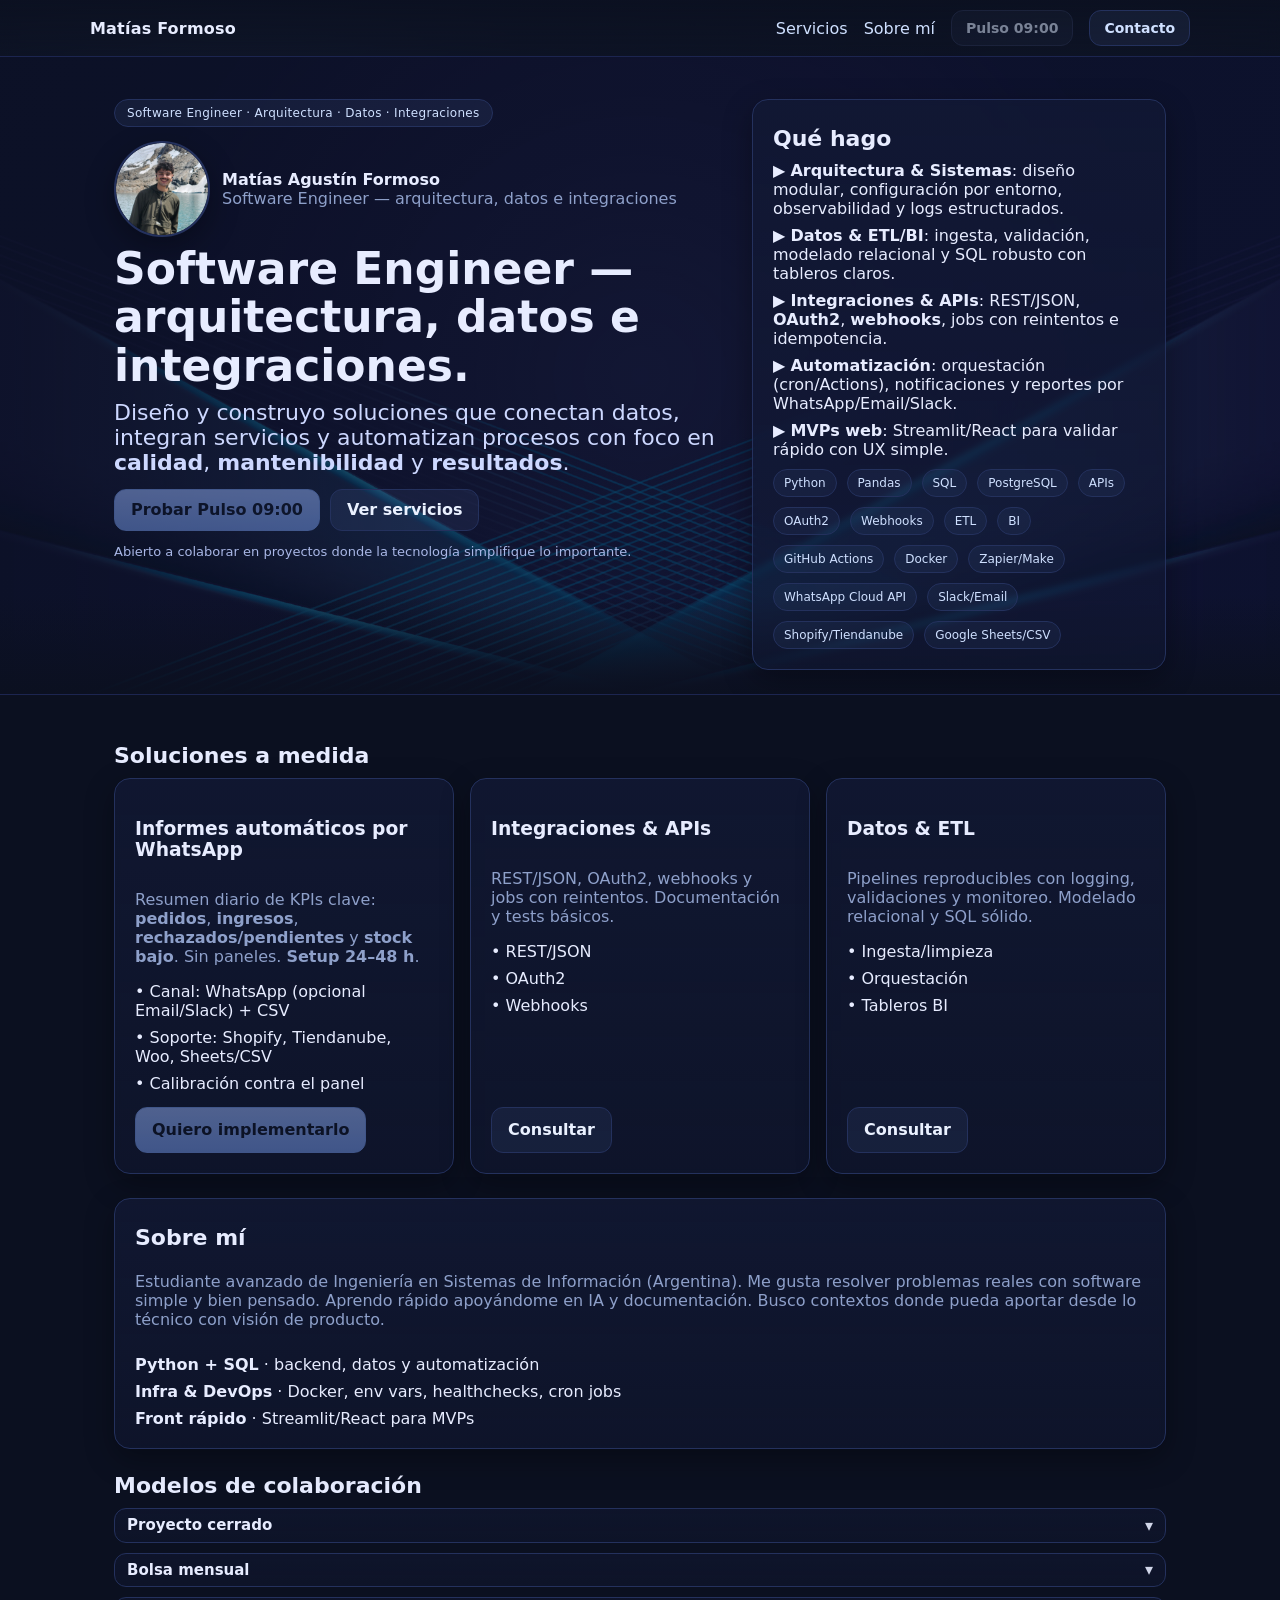
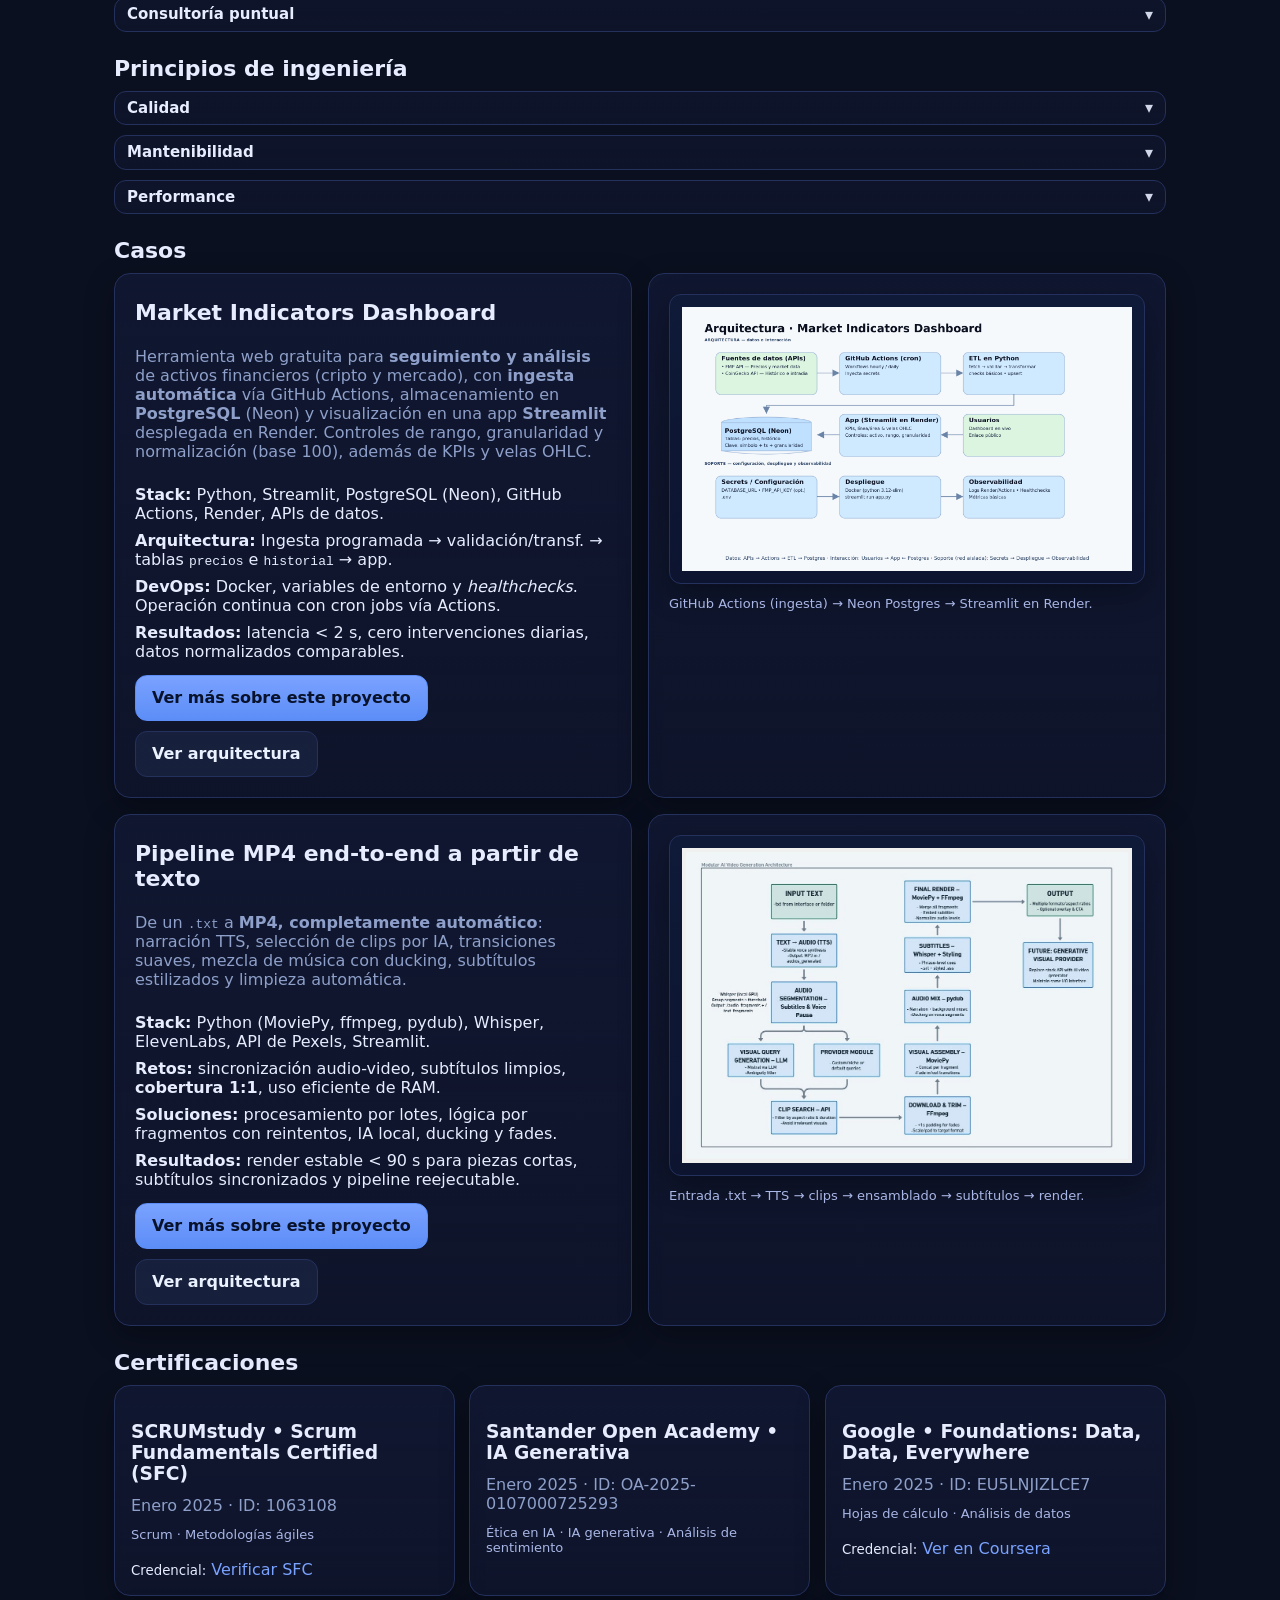
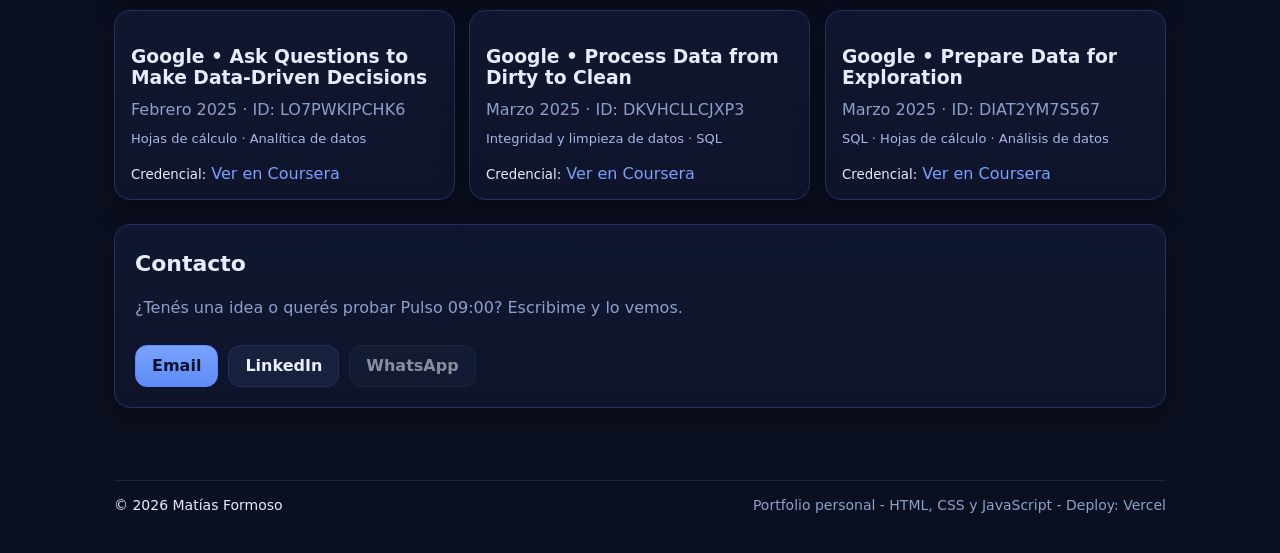
==== site/index.html @ 7ec00f7e "docs: update README and footer · refactor carpeta site" ====
<!doctype html>
<html lang="es">
<head>
  <meta charset="utf-8" />
  <meta name="viewport" content="width=device-width, initial-scale=1" />
  <title>Matías Formoso — Ingeniería de Sistemas & Software</title>
  <meta name="description" content="Ingeniería de sistemas y software a medida. Diseño y construyo soluciones que conectan datos, integran servicios y automatizan procesos con foco en calidad, mantenibilidad y resultados." />
  <meta name="author" content="Matías Formoso" />
  <meta property="og:title" content="Matías Formoso — Software Engineer" />
  <meta property="og:description" content="Python • SQL • Integraciones • Arquitectura" />
  <meta property="og:type" content="website" />
  <meta property="og:image" content="./assets/preview.png" />
  <meta name="theme-color" content="#0b1020" />
  <link rel="icon" href="./assets/favicon.png" />
  <style>
    :root{--bg:#0b1020;--panel:#121935;--muted:#8ea0ca;--text:#e7ecff;--brand:#7aa2ff;--shadow:0 10px 30px rgba(0,0,0,.32);--radius:16px;--navH:56px}
    *{box-sizing:border-box}
    html,body{margin:0;height:100%}
    body{background:#0b1020;color:var(--text);font-family:system-ui,-apple-system,Segoe UI,Roboto,Inter,Helvetica,Arial,sans-serif;position:relative}
    body.menu-open{overflow:hidden}
    body::before{content:"";position:fixed;inset:0;pointer-events:none;z-index:-1;background:
      radial-gradient(1000px 600px at 20% 15%, rgba(122,162,255,.08), rgba(11,16,32,0) 70%),
      radial-gradient(900px 540px at 85% 10%, rgba(122,162,255,.05), rgba(11,16,32,0) 65%)}
    img{max-width:100%;display:block}
    a{color:var(--brand);text-decoration:none}
    a:hover{text-decoration:underline}
    .container{max-width:1100px;margin:0 auto;padding:24px}

    .pill{display:inline-block;padding:6px 12px;border:1px solid #24315d;border-radius:999px;background:rgba(122,162,255,.08);color:#cfe0ff;font-size:12px;letter-spacing:.3px}
    .badge{display:inline-block;padding:6px 10px;border:1px solid #24315d;border-radius:999px;background:rgba(122,162,255,.06);color:#cfe0ff;font-size:12px}

    .btn{display:inline-flex;gap:10px;align-items:center;padding:12px 16px;border-radius:12px;border:1px solid #24315d;background:rgba(122,162,255,.08);color:#eaf1ff;font-weight:600;transition:transform .15s,box-shadow .15s;line-height:1}
    .btn:hover{transform:translateY(-1px);box-shadow:var(--shadow)}
    .btn.primary{background:linear-gradient(180deg,#7aa2ff,#5c8df7);border-color:#5c8df7;color:#08122b}
    .btn.small{padding:10px 14px;font-size:clamp(14px,3.8vw,14px)}

    /* Estado deshabilitado para enlaces/botones de Pulso/WhatsApp */
    .btn[aria-disabled="true"], .btn.disabled{
      opacity:.55; cursor:not-allowed; filter:saturate(.7);
      text-decoration:none !important; transform:none !important; box-shadow:none !important;
    }

    .grid{display:grid;gap:16px;align-items:stretch}
    @media(min-width:900px){.grid.cols-2{grid-template-columns:1fr 1fr}.grid.cols-3{grid-template-columns:repeat(3,1fr)}}

    .card{
      background:linear-gradient(180deg,rgba(18,25,53,.78),rgba(18,25,53,.5));
      backdrop-filter:blur(3px);
      border:1px solid #24315d;border-radius:var(--radius);
      padding:20px;
      box-shadow:var(--shadow);
      display:flex;flex-direction:column;height:100%;
      transition:transform .18s ease, box-shadow .18s ease, border-color .18s ease;
      will-change:transform;
    }
    .card:hover{transform:translateY(-2px) scale(1.01);box-shadow:0 12px 28px rgba(0,0,0,.42);border-color:#365199}
    .card>*+*{margin-top:12px}

    @media (hover:none),(pointer:coarse){
      .btn:hover,.card:hover{transform:none;box-shadow:var(--shadow)}
    }

    .card .stack.cta{margin-top:auto;padding-top:14px;display:flex;gap:10px}
    .card .stack.cta .btn{min-height:46px;align-items:center;justify-content:center}

    .muted{color:var(--muted)}
    .caption{font-size:13px;color:#a9b7e6}
    .section-h{font-size:22px;margin:6px 0 10px}
    .list{display:flex;flex-direction:column;gap:8px;margin:0;padding:0;list-style:none}
    .stack{display:flex;flex-wrap:wrap;gap:10px}

    /* NAV */
    nav.top{position:sticky;top:0;z-index:50;backdrop-filter:blur(8px);background:linear-gradient(180deg,rgba(11,16,32,.85),rgba(11,16,32,.45));border-bottom:1px solid #1c2550}
    .nav-inner{display:flex;justify-content:space-between;align-items:center;padding:10px 0;height:var(--navH)}
    .nav-links{display:flex;gap:16px;align-items:center}
    .nav-links a{margin-left:0;color:#cfe0ff}
    .brand{display:flex;align-items:center;gap:10px;color:#e7ecff;font-weight:700;letter-spacing:.2px}
    .nav-toggle{display:none;position:relative;width:40px;height:36px;border:1px solid #24315d;border-radius:10px;background:rgba(122,162,255,.08);cursor:pointer}
    .nav-toggle span{position:absolute;left:8px;right:8px;height:2px;background:#cfe0ff;border-radius:2px}
    .nav-toggle span:nth-child(1){top:10px}.nav-toggle span:nth-child(2){top:16px}.nav-toggle span:nth-child(3){top:22px}
    .avatar{width:96px;height:96px;border-radius:50%;object-fit:cover;border:2px solid #24315d;box-shadow:var(--shadow)}
    .profile{display:flex;align-items:center;gap:12px;margin:14px 0 6px}

    /* HERO */
    header.hero{position:relative;overflow:hidden;border-bottom:1px solid #1c2550;min-height:clamp(420px,62vh,560px);display:flex;align-items:flex-start;padding-top:18px}
    .hero-inner{position:relative;z-index:1;display:grid;gap:16px;align-items:start;margin-top:0}
    @media(min-width:900px){.hero-inner{grid-template-columns:1.2fr .8fr}}
    header.hero::before{content:"";position:absolute;inset:0;z-index:0;background-image:linear-gradient(120deg,rgba(11,16,32,.78),rgba(11,16,32,.52)),url('./assets/hero.jpg');background-size:cover;background-position:center}
    header.hero::after{content:"";position:absolute;left:0;right:0;bottom:-1px;height:100px;z-index:0;background:linear-gradient(180deg,rgba(11,16,32,0),rgba(11,16,32,1));pointer-events:none}
    .title{font-size:clamp(28px,5vw,44px);line-height:1.1;margin:8px 0}
    .subtitle{font-size:clamp(16px,3vw,22px);color:#cdd8ff;margin:10px 0 0}

    /* Media */
    .media{border:1px solid #24315d;border-radius:12px;overflow:hidden;background:linear-gradient(180deg,#0e1a38,#0c1430);box-shadow:var(--shadow);padding:12px}
    .media img{width:100%;height:auto;display:block}
    .media.lg img{max-height:540px}
    @media (max-width:680px){.media.lg img{max-height:420px}}

    /* Acordeones — más bajos y alineados a la izquierda */
    details.ac{
      border:1px solid #24315d;
      border-radius:12px;
      padding:8px 12px;                            /* menos alto */
      background:linear-gradient(180deg,rgba(18,25,53,.52),rgba(18,25,53,.4));
      box-shadow:none;                              /* sin sombra (menos “botón”) */
      transition:border-color .15s, background .15s;
      cursor:pointer;
    }
    details.ac+details.ac{margin-top:10px}
    details.ac:hover{
      border-color:#365199;
      background:linear-gradient(180deg,rgba(18,25,53,.58),rgba(18,25,53,.46));
    }
    details.ac summary{
      cursor:pointer;list-style:none;font-weight:700;color:#e7ecff;
      display:flex;align-items:center;justify-content:space-between
    }
    details.ac summary .title{font-size:15px;margin:0}   /* un toque más compacto */
    details.ac summary::-webkit-details-marker{display:none}
    details.ac summary::after{content:"▾";font-size:16px;line-height:1;opacity:.9;transform:rotate(0deg);transition:transform .2s ease}
    details.ac[open] summary::after{transform:rotate(-180deg)}
    details.ac[open]{background:linear-gradient(180deg,rgba(18,25,53,.62),rgba(18,25,53,.48));border-color:#4b6bd1}

    /* Certificaciones compacto */
    #certificaciones .grid{gap:14px}
    #certificaciones .card{padding:16px}
    #certificaciones .card h3{margin-bottom:6px}
    #certificaciones .card p{margin:6px 0}

    /* ====== MOBILE ====== */
    @media (max-width:860px){
      .nav-toggle{display:inline-flex;align-items:center;justify-content:center}
      .nav-links{display:none !important}
      .container{padding:clamp(14px,3.8vw,16px)}
      header.hero{min-height:clamp(380px,56vh,520px);padding-top:12px}
      .hero-inner{gap:16px}
      .avatar{width:72px;height:72px}
      .title{font-size:clamp(26px,8vw,36px)}
      .subtitle{font-size:clamp(15px,4.2vw,20px)}
    }
    @media (max-width:680px){
      .btn{padding:12px 16px}
      .btn.small{font-size:13px;padding:10px 12px}
      .grid.cols-3,.grid.cols-2{grid-template-columns:1fr !important}
      .card{padding:18px}
      .card h3{margin-bottom:8px;font-size:18px}
      .list{gap:6px}
      section{margin-top:20px !important}
      .card .stack.cta{padding-top:16px}
    }
    @media (max-width:480px){
      .pill,.badge{font-size:11px}
      .avatar{width:64px;height:64px}
      .title{font-size:26px}
      .container{padding:14px}
      .card{padding:16px}
    }

    .foot{display:flex;gap:10px;justify-content:space-between;align-items:center;border-top:1px solid #1c2550;padding:16px 0;margin-top:24px;font-size:14px}
    @supports (padding:max(0px)) {.foot{padding-bottom:calc(16px + env(safe-area-inset-bottom,0px))}}

    /* ====== OVERLAY FULL-SCREEN ====== */
    .mobile-menu{
      position:fixed; inset:0; z-index:1000;
      display:flex; flex-direction:column;
      background:linear-gradient(180deg, rgba(9,12,24,.98), rgba(14,20,40,.97));
      backdrop-filter:saturate(110%) blur(6px);
      padding:calc(env(safe-area-inset-top,0px) + 14px) 16px 20px;
      opacity:0; visibility:hidden; pointer-events:none;
      transition:opacity .25s ease, visibility 0s linear .25s;
    }
    .mobile-menu.open{opacity:1; visibility:visible; pointer-events:auto; transition:opacity .28s ease}
    .mm-top{display:flex; align-items:center; justify-content:space-between; min-height:var(--navH)}
    .mm-title{font-weight:700; letter-spacing:.2px}
    .mm-close{display:inline-flex; align-items:center; justify-content:center; width:40px; height:36px; border-radius:10px; border:1px solid #24315d; background:rgba(122,162,255,.08); color:#cfe0ff; cursor:pointer}

    .mm-links{display:flex; flex-direction:column; gap:10px; margin-top:12px}
    .mm-links a,
    .mm-links .btn{
      display:flex;
      align-items:center;
      justify-content:center;
      width:100%;
      min-height:54px;
      padding:14px 12px;
      font-size:clamp(18px,5.2vw,20px);
      text-align:center;
      border:1px solid rgba(36,49,93,.55);
      border-radius:12px;
      background:rgba(122,162,255,.06);
      color:#cfe0ff;
    }
    .mm-links a:hover,
    .mm-links .btn:hover{transform:none; box-shadow:var(--shadow); text-decoration:none}
  </style>
</head>
<body>
  <nav class="top" aria-label="Barra de navegación">
    <div class="container nav-inner">
      <a class="brand" href="#"><span>Matías Formoso</span></a>
      <button class="nav-toggle" aria-expanded="false" aria-controls="mobile-menu" aria-label="Abrir menú">
        <span></span><span></span><span></span>
      </button>
      <div class="nav-links">
        <a href="#servicios">Servicios</a>
        <a href="#sobre-mi">Sobre mí</a>
        <a class="btn small" href="#" aria-disabled="true" tabindex="-1" title="Próximamente">Pulso 09:00</a>
        <a class="btn small" href="#contacto">Contacto</a>
      </div>
    </div>
  </nav>

  <aside class="mobile-menu" id="mobile-menu" aria-hidden="true">
    <div class="mm-top">
      <div class="mm-title">Menú</div>
      <button class="mm-close" aria-label="Cerrar menú">✕</button>
    </div>
    <nav class="mm-links" role="menu">
      <a href="#servicios" role="menuitem">Servicios</a>
      <a href="#sobre-mi" role="menuitem">Sobre mí</a>
      <a class="btn" href="#" role="menuitem" aria-disabled="true" tabindex="-1" title="Próximamente">Pulso 09:00</a>
      <a class="btn" href="#contacto" role="menuitem">Contacto</a>
    </nav>
  </aside>

  <header class="hero">
    <div class="container hero-inner">

      <div>
        <span class="pill">Software Engineer · Arquitectura · Datos · Integraciones</span>
        <div class="profile">
          <img class="avatar" src="./assets/perfil.png" alt="Matías Formoso" />
          <div>
            <div style="font-weight:700">Matías Agustín Formoso</div>
            <div class="muted">Software Engineer — arquitectura, datos e integraciones</div>
          </div>
        </div>
        <h1 class="title">Software Engineer — arquitectura, datos e integraciones.</h1>
        <p class="subtitle">Diseño y construyo soluciones que conectan datos, integran servicios y automatizan procesos con foco en <b>calidad</b>, <b>mantenibilidad</b> y <b>resultados</b>.</p>
        <div class="stack" style="margin-top:14px">
          <a class="btn primary" href="#" aria-disabled="true" tabindex="-1" title="Próximamente">Probar Pulso 09:00</a>
          <a class="btn" href="#servicios">Ver servicios</a>
        </div>
        <p class="caption">Abierto a colaborar en proyectos donde la tecnología simplifique lo importante.</p>
      </div>

      <div class="card">
        <h3 class="section-h">Qué hago</h3>
        <ul class="list">
          <li>▶ <b>Arquitectura & Sistemas</b>: diseño modular, configuración por entorno, observabilidad y logs estructurados.</li>
          <li>▶ <b>Datos & ETL/BI</b>: ingesta, validación, modelado relacional y SQL robusto con tableros claros.</li>
          <li>▶ <b>Integraciones & APIs</b>: REST/JSON, <b>OAuth2</b>, <b>webhooks</b>, jobs con reintentos e idempotencia.</li>
          <li>▶ <b>Automatización</b>: orquestación (cron/Actions), notificaciones y reportes por WhatsApp/Email/Slack.</li>
          <li>▶ <b>MVPs web</b>: Streamlit/React para validar rápido con UX simple.</li>
        </ul>
        <div class="stack" style="margin-top:10px">
          <span class="badge">Python</span><span class="badge">Pandas</span><span class="badge">SQL</span><span class="badge">PostgreSQL</span>
          <span class="badge">APIs</span><span class="badge">OAuth2</span><span class="badge">Webhooks</span><span class="badge">ETL</span>
          <span class="badge">BI</span><span class="badge">GitHub Actions</span><span class="badge">Docker</span><span class="badge">Zapier/Make</span>
          <span class="badge">WhatsApp Cloud API</span><span class="badge">Slack/Email</span><span class="badge">Shopify/Tiendanube</span><span class="badge">Google Sheets/CSV</span>
        </div>
      </div>
    </div>
  </header>

  <main class="container">
    <section id="servicios" style="margin-top:24px">
      <h2 class="section-h">Soluciones a medida</h2>
      <div class="grid cols-3">

        <div class="card">
          <h3>Informes automáticos por WhatsApp</h3>
          <p class="muted">Resumen diario de KPIs clave: <b>pedidos</b>, <b>ingresos</b>, <b>rechazados/pendientes</b> y <b>stock bajo</b>. Sin paneles. <b>Setup 24–48 h</b>.</p>
          <ul class="list">
            <li>• Canal: WhatsApp (opcional Email/Slack) + CSV</li>
            <li>• Soporte: Shopify, Tiendanube, Woo, Sheets/CSV</li>
            <li>• Calibración contra el panel</li>
          </ul>
          <div class="stack cta">
            <a class="btn primary" href="#" aria-disabled="true" tabindex="-1" title="Próximamente">
              Quiero implementarlo
            </a>
          </div>
        </div>

        <div class="card">
          <h3>Integraciones & APIs</h3>
          <p class="muted">REST/JSON, OAuth2, webhooks y jobs con reintentos. Documentación y tests básicos.</p>
          <ul class="list">
            <li>• REST/JSON</li>
            <li>• OAuth2</li>
            <li>• Webhooks</li>
          </ul>
          <div class="stack cta">
            <a class="btn" href="#contacto">Consultar</a>
          </div>
        </div>

        <div class="card">
          <h3>Datos & ETL</h3>
          <p class="muted">Pipelines reproducibles con logging, validaciones y monitoreo. Modelado relacional y SQL sólido.</p>
          <ul class="list">
            <li>• Ingesta/limpieza</li>
            <li>• Orquestación</li>
            <li>• Tableros BI</li>
          </ul>
          <div class="stack cta">
            <a class="btn" href="#contacto">Consultar</a>
          </div>
        </div>

      </div>
    </section>

    <section id="sobre-mi" style="margin-top:24px">
      <div class="card">
        <h2 class="section-h">Sobre mí</h2>
        <p class="muted">Estudiante avanzado de Ingeniería en Sistemas de Información (Argentina). Me gusta resolver problemas reales con software simple y bien pensado. Aprendo rápido apoyándome en IA y documentación. Busco contextos donde pueda aportar desde lo técnico con visión de producto.</p>
        <ul class="list" style="margin-top:10px">
          <li class="kpi"><b>Python + SQL</b> · backend, datos y automatización</li>
          <li class="kpi"><b>Infra & DevOps</b> · Docker, env vars, healthchecks, cron jobs</li>
          <li class="kpi"><b>Front rápido</b> · Streamlit/React para MVPs</li>
        </ul>
      </div>
    </section>

    <section id="modelos" style="margin-top:24px">
      <h2 class="section-h">Modelos de colaboración</h2>
      <details class="ac"><summary><span class="title">Proyecto cerrado</span></summary>
        <div class="muted" style="margin-top:8px">Alcance definido, entregables y fecha clara. Ideal para una solución puntual con especificación concreta.</div>
        <ul class="list" style="margin-top:8px"><li>• Documento de alcance</li><li>• Hitos y QA</li><li>• Entrega + handoff</li></ul>
      </details>
      <details class="ac"><summary><span class="title">Bolsa mensual</span></summary>
        <div class="muted" style="margin-top:8px">Capacidad dedicada por horas para evolución continua: mejoras, soporte y pequeñas features.</div>
        <ul class="list" style="margin-top:8px"><li>• SLA acordado</li><li>• Roadmap vivo</li><li>• Reporte mensual</li></ul>
      </details>
      <details class="ac"><summary><span class="title">Consultoría puntual</span></summary>
        <div class="muted" style="margin-top:8px">Apoyo técnico para tu proyecto con recomendaciones accionables.</div>
        <ul class="list" style="margin-top:8px"><li>• Resumen accionable</li><li>• Próximos pasos</li></ul>
      </details>
    </section>

    <section id="principios" style="margin-top:24px">
      <h2 class="section-h">Principios de ingeniería</h2>
      <details class="ac"><summary><span class="title">Calidad</span></summary>
        <p class="muted" style="margin-top:8px">Logging estructurado, manejo de errores con reintentos, validación de entradas y tiempos máximos por tarea.</p>
      </details>
      <details class="ac"><summary><span class="title">Mantenibilidad</span></summary>
        <p class="muted" style="margin-top:8px">Módulos desacoplados, configuración por entorno, documentación mínima y clara.</p>
      </details>
      <details class="ac"><summary><span class="title">Performance</span></summary>
        <p class="muted" style="margin-top:8px">Procesamiento por lotes, uso eficiente de memoria/IO, medición y profiling antes de optimizar.</p>
      </details>
    </section>

    <section id="casos" style="margin-top:24px">
      <h2 class="section-h">Casos</h2>

      <div class="grid cols-2" style="margin-top:10px">
        <div class="card">
          <h2 class="section-h">Market Indicators Dashboard</h2>
          <p class="muted">
            Herramienta web gratuita para <b>seguimiento y análisis</b> de activos financieros (cripto y mercado),
            con <b>ingesta automática</b> vía GitHub Actions, almacenamiento en <b>PostgreSQL</b> (Neon) y visualización
            en una app <b>Streamlit</b> desplegada en Render. Controles de rango, granularidad y normalización
            (base 100), además de KPIs y velas OHLC.
          </p>
          <ul class="list" style="margin-top:8px">
            <li><b>Stack:</b> Python, Streamlit, PostgreSQL (Neon), GitHub Actions, Render, APIs de datos.</li>
            <li><b>Arquitectura:</b> Ingesta programada → validación/transf. → tablas <code>precios</code> e <code>historial</code> → app.</li>
            <li><b>DevOps:</b> Docker, variables de entorno y <i>healthchecks</i>. Operación continua con cron jobs vía Actions.</li>
            <li><b>Resultados:</b> latencia &lt; 2 s, cero intervenciones diarias, datos normalizados comparables.</li>
          </ul>
          <div class="stack cta">
            <a class="btn primary" href="./proyecto_market_indicators.html" target="_blank" rel="noopener">Ver más sobre este proyecto</a>
            <a class="btn" href="./assets/mid_infra.png" target="_blank" rel="noopener">Ver arquitectura</a>
          </div>
        </div>

        <div class="card">
          <a href="./assets/mid_infra.png" target="_blank" rel="noopener" class="media lg">
            <img src="./assets/mid_infra.png" alt="Infraestructura del Market Indicators Dashboard" />
          </a>
          <p class="caption">GitHub Actions (ingesta) → Neon Postgres → Streamlit en Render.</p>
        </div>
      </div>

      <div class="grid cols-2" style="margin-top:16px">
        <div class="card">
          <h2 class="section-h">Pipeline MP4 end-to-end a partir de texto</h2>
          <p class="muted">
            De un <code>.txt</code> a <b>MP4, completamente automático</b>: narración TTS, selección de clips por IA,
            transiciones suaves, mezcla de música con ducking, subtítulos estilizados y limpieza automática.
          </p>
          <ul class="list" style="margin-top:8px">
            <li><b>Stack:</b> Python (MoviePy, ffmpeg, pydub), Whisper, ElevenLabs, API de Pexels, Streamlit.</li>
            <li><b>Retos:</b> sincronización audio-video, subtítulos limpios, <b>cobertura 1:1</b>, uso eficiente de RAM.</li>
            <li><b>Soluciones:</b> procesamiento por lotes, lógica por fragmentos con reintentos, IA local, ducking y fades.</li>
            <li><b>Resultados:</b> render estable &lt; 90 s para piezas cortas, subtítulos sincronizados y pipeline reejecutable.</li>
          </ul>
          <div class="stack cta">
            <a class="btn primary" href="./proyect_txt_to_mp4.html" target="_blank" rel="noopener">Ver más sobre este proyecto</a>
            <a class="btn" href="./assets/arquitectura.png" target="_blank" rel="noopener">Ver arquitectura</a>
          </div>
        </div>

        <div class="card">
          <a href="./assets/arquitectura.png" target="_blank" rel="noopener" class="media lg">
            <img src="./assets/arquitectura.png" alt="Arquitectura del pipeline MP4"/>
          </a>
          <p class="caption">Entrada .txt → TTS → clips → ensamblado → subtítulos → render.</p>
        </div>
      </div>
    </section>

    <section id="certificaciones" style="margin-top:24px">
      <h2 class="section-h">Certificaciones</h2>
      <div class="grid cols-3">
        <div class="card">
          <h3>SCRUMstudy • Scrum Fundamentals Certified (SFC)</h3>
          <p class="muted">Enero 2025 · ID: 1063108</p>
          <p class="caption">Scrum · Metodologías ágiles</p>
          <div class="cred"><small>Credencial:</small>
            <a href="https://www.scrumstudy.com/certification/verify?type=SFC&number=1063108" target="_blank" rel="noopener">Verificar SFC</a>
          </div>
        </div>
        <div class="card">
          <h3>Santander Open Academy • IA Generativa</h3>
          <p class="muted">Enero 2025 · ID: OA-2025-0107000725293</p>
          <p class="caption">Ética en IA · IA generativa · Análisis de sentimiento</p>
        </div>
        <div class="card">
          <h3>Google • Foundations: Data, Data, Everywhere</h3>
          <p class="muted">Enero 2025 · ID: EU5LNJIZLCE7</p>
          <p class="caption">Hojas de cálculo · Análisis de datos</p>
          <div class="cred"><small>Credencial:</small>
            <a href="https://www.coursera.org/account/accomplishments/verify/EU5LNJIZLCE7" target="_blank" rel="noopener">Ver en Coursera</a>
          </div>
        </div>
        <div class="card">
          <h3>Google • Ask Questions to Make Data-Driven Decisions</h3>
          <p class="muted">Febrero 2025 · ID: LO7PWKIPCHK6</p>
          <p class="caption">Hojas de cálculo · Analítica de datos</p>
          <div class="cred"><small>Credencial:</small>
            <a href="https://www.coursera.org/account/accomplishments/verify/LO7PWKIPCHK6" target="_blank" rel="noopener">Ver en Coursera</a>
          </div>
        </div>
        <div class="card">
          <h3>Google • Process Data from Dirty to Clean</h3>
          <p class="muted">Marzo 2025 · ID: DKVHCLLCJXP3</p>
          <p class="caption">Integridad y limpieza de datos · SQL</p>
          <div class="cred"><small>Credencial:</small>
            <a href="https://www.coursera.org/account/accomplishments/verify/DKVHCLLCJXP3" target="_blank" rel="noopener">Ver en Coursera</a>
          </div>
        </div>
        <div class="card">
          <h3>Google • Prepare Data for Exploration</h3>
          <p class="muted">Marzo 2025 · ID: DIAT2YM7S567</p>
          <p class="caption">SQL · Hojas de cálculo · Análisis de datos</p>
          <div class="cred"><small>Credencial:</small>
            <a href="https://www.coursera.org/account/accomplishments/verify/DIAT2YM7S567" target="_blank" rel="noopener">Ver en Coursera</a>
          </div>
        </div>
      </div>
    </section>

    <section id="contacto" style="margin-top:24px">
      <div class="card">
        <h2 class="section-h">Contacto</h2>
        <p class="muted">¿Tenés una idea o querés probar Pulso 09:00? Escribime y lo vemos.</p>
        <div class="stack">
          <a class="btn primary" href="mailto:formosomatiasagustin@gmail.com?subject=Contacto%20desde%20web&body=Hola%20Matias,%20tengo%20esta%20idea...">Email</a>
          <a class="btn" href="https://www.linkedin.com/in/matías-agustín-formoso-361987290" target="_blank" rel="noopener">LinkedIn</a>
          <a class="btn" href="#" aria-disabled="true" tabindex="-1" title="Próximamente">WhatsApp</a>
        </div>
      </div>
    </section>
  </main>

  <footer class="container">
    <div class="foot">
      <span>© <span id="y"></span> Matías Formoso</span>
      <span class="muted">Portfolio personal - HTML, CSS y JavaScript - Deploy: Vercel</span>
    </div>
  </footer>

  <script>
    document.getElementById('y').textContent = new Date().getFullYear();

    const btn = document.querySelector('.nav-toggle');
    const overlay = document.getElementById('mobile-menu');
    const closeBtn = overlay.querySelector('.mm-close');

    function trapFocus(e){
      if(!overlay.classList.contains('open')) return;
      const focusables = overlay.querySelectorAll('a,button');
      if(!focusables.length) return;
      const first = focusables[0], last = focusables[focusables.length - 1];
      if(e.key === 'Tab'){
        if(e.shiftKey && document.activeElement === first){e.preventDefault(); last.focus();}
        else if(!e.shiftKey && document.activeElement === last){e.preventDefault(); first.focus();}
      } else if(e.key === 'Escape'){ closeMenu(); }
    }

    function openMenu(){
      overlay.classList.add('open');
      overlay.setAttribute('aria-hidden','false');
      document.body.classList.add('menu-open');
      window.addEventListener('keydown', trapFocus);
      const firstLink = overlay.querySelector('a,button');
      if(firstLink) firstLink.focus({preventScroll:true});
      btn && btn.setAttribute('aria-expanded','true');
    }

    function closeMenu(){
      overlay.classList.remove('open');
      overlay.setAttribute('aria-hidden','true');
      document.body.classList.remove('menu-open');
      window.removeEventListener('keydown', trapFocus);
      btn && btn.setAttribute('aria-expanded','false');
      btn && btn.focus && btn.focus({preventScroll:true});
    }

    btn && btn.addEventListener('click', () => {
      overlay.classList.contains('open') ? closeMenu() : openMenu();
    });

    closeBtn.addEventListener('click', closeMenu);
    overlay.querySelectorAll('a').forEach(a => a.addEventListener('click', closeMenu));
    window.addEventListener('resize', () => { if(window.innerWidth > 860) closeMenu(); });

    document.querySelectorAll('a[aria-disabled="true"]').forEach(a=>{
      a.addEventListener('click', (e)=>{ e.preventDefault(); e.stopPropagation(); });
    });

    document.querySelectorAll('details.ac').forEach(d => {
      d.addEventListener('click', (e) => {
        const isInteractive = e.target.closest('a, button, input, textarea, select, summary');
        if (isInteractive && e.target.tagName.toLowerCase() !== 'summary') return;
        if (!e.target.closest('summary')) { e.preventDefault(); d.open = !d.open; }
      });
    });
  </script>
</body>
</html>
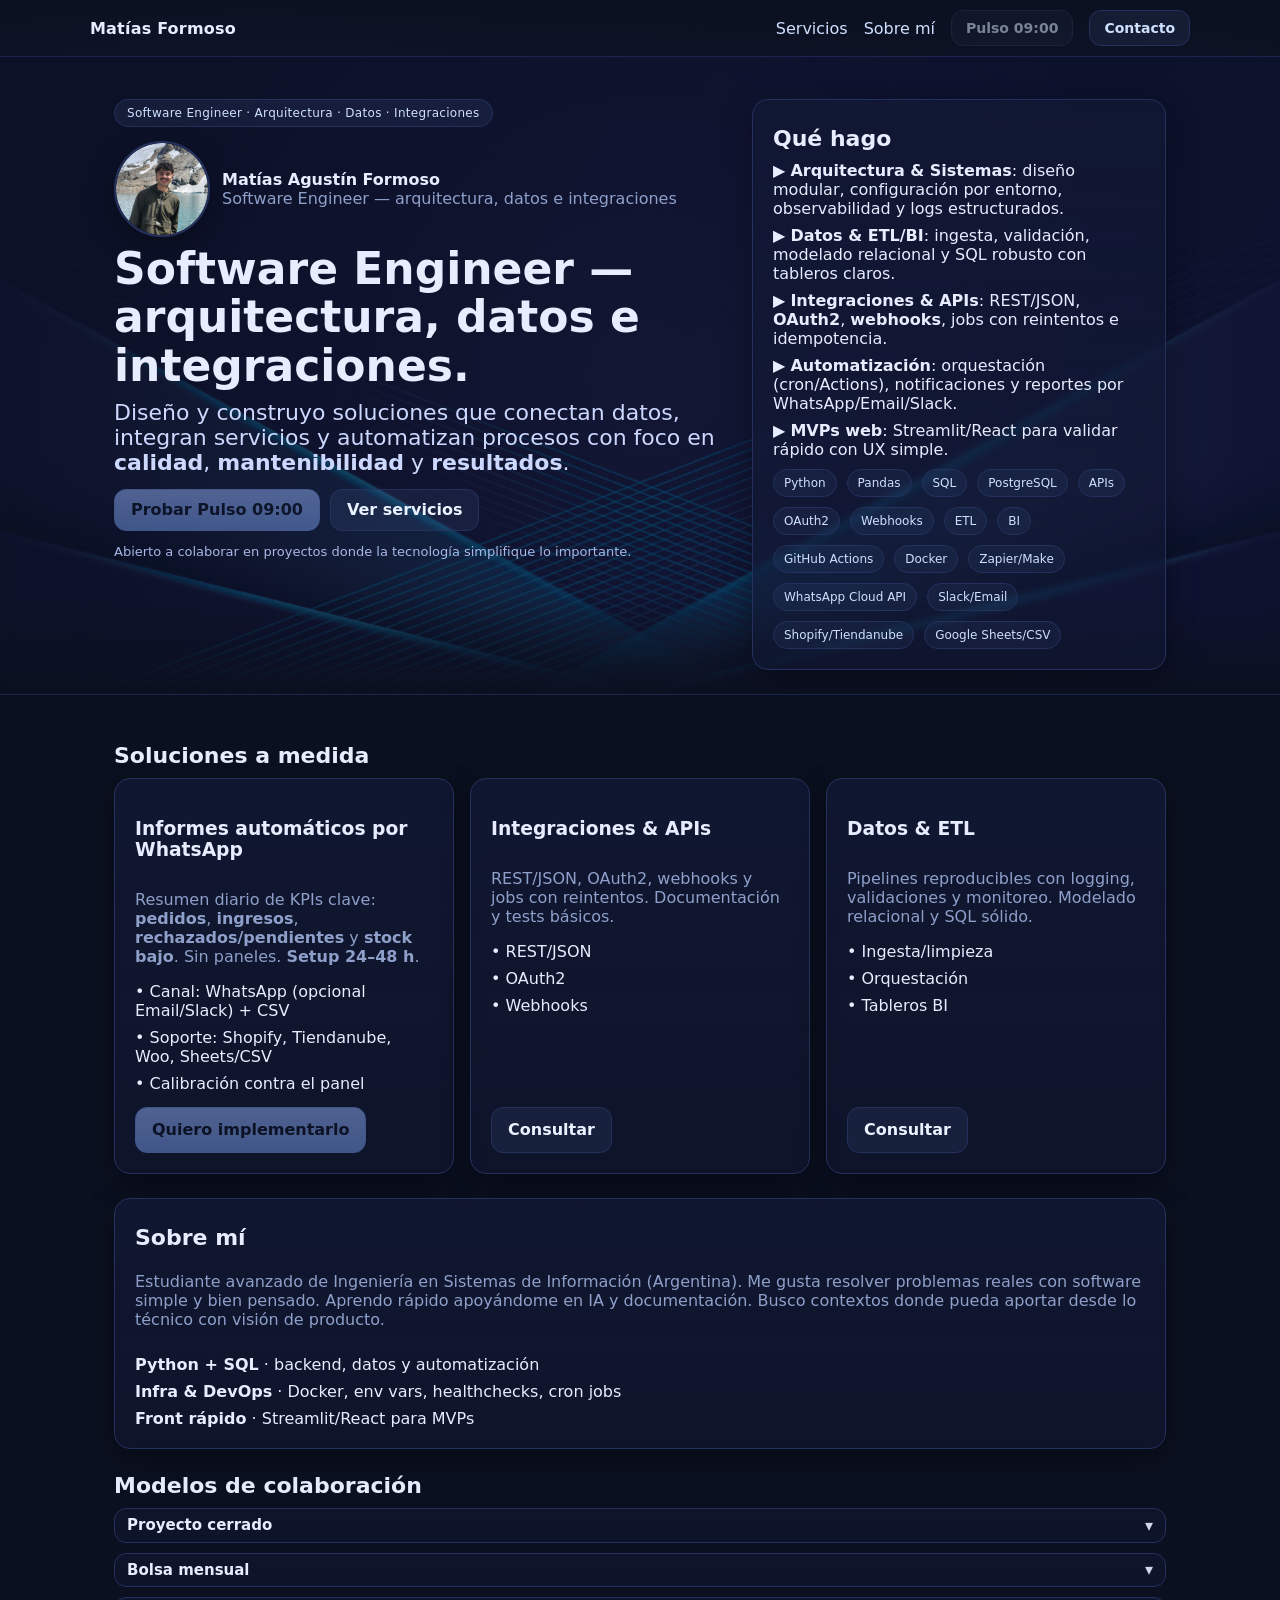
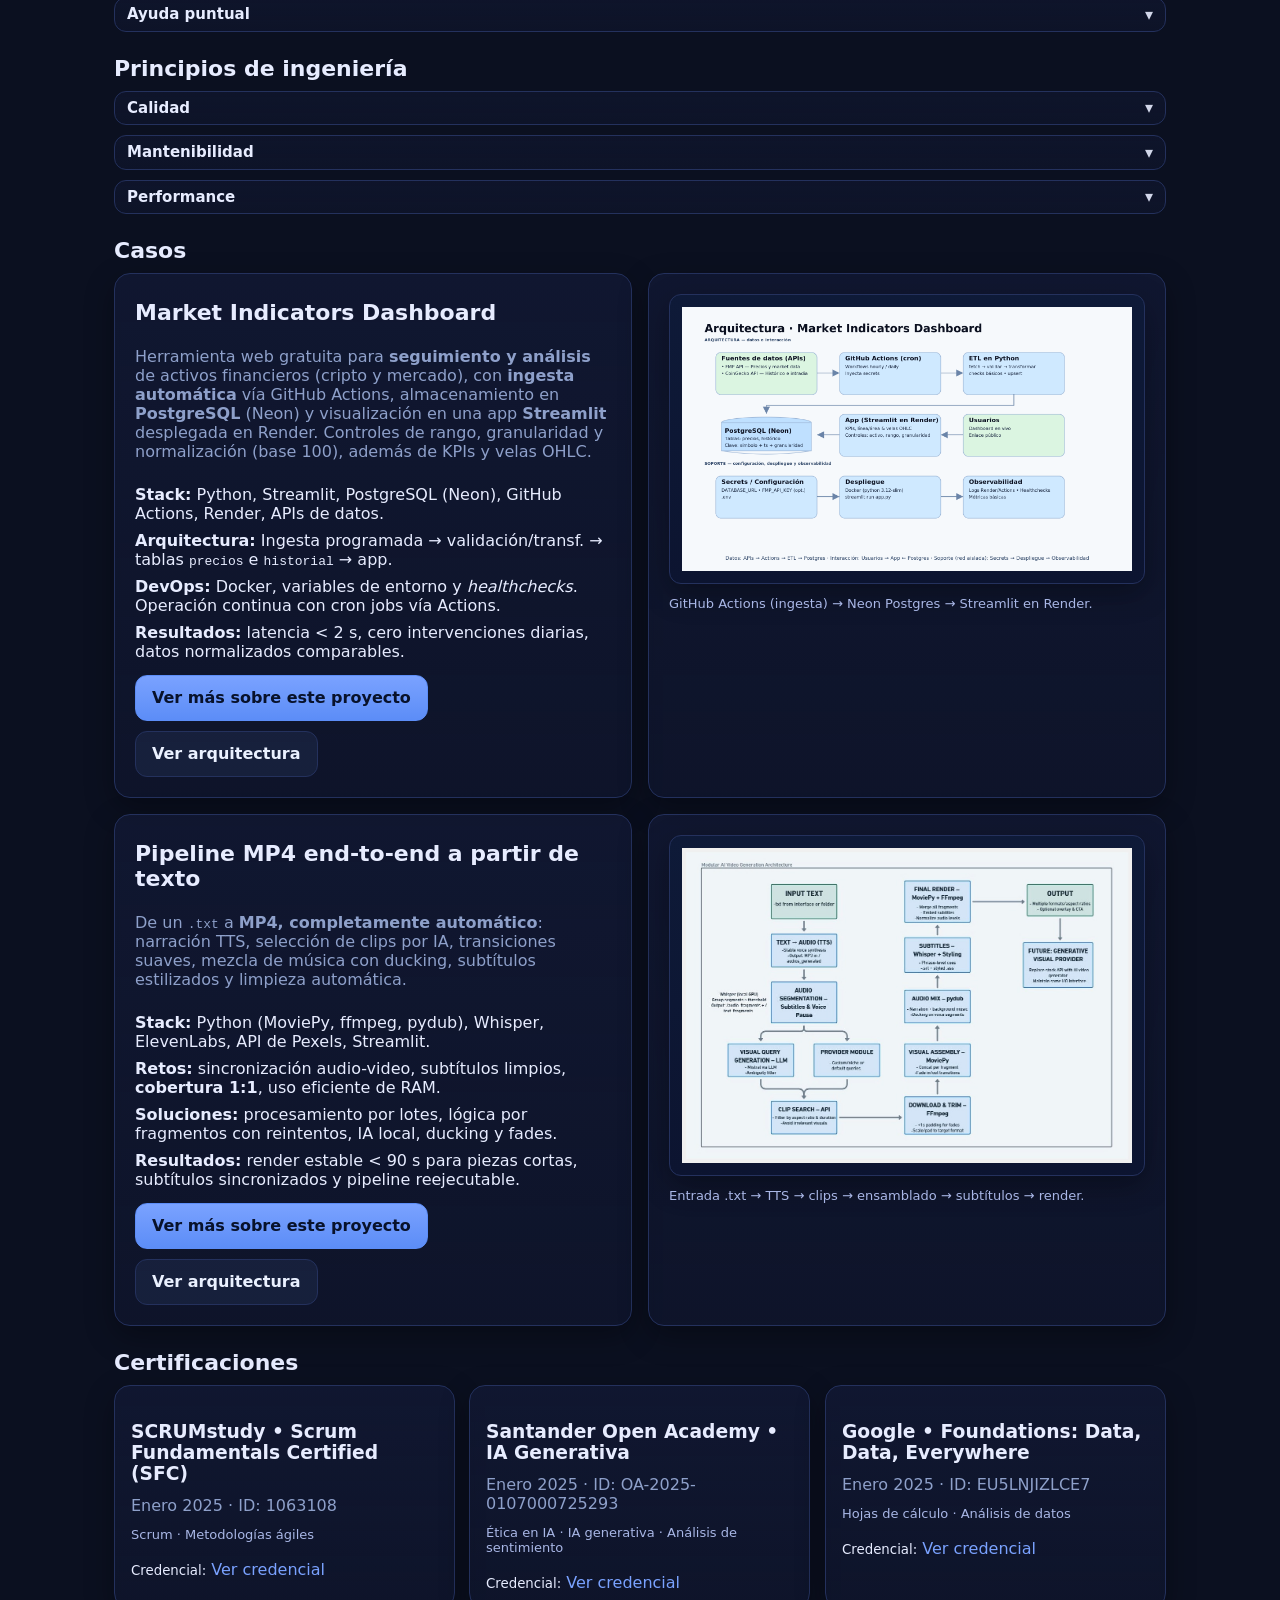
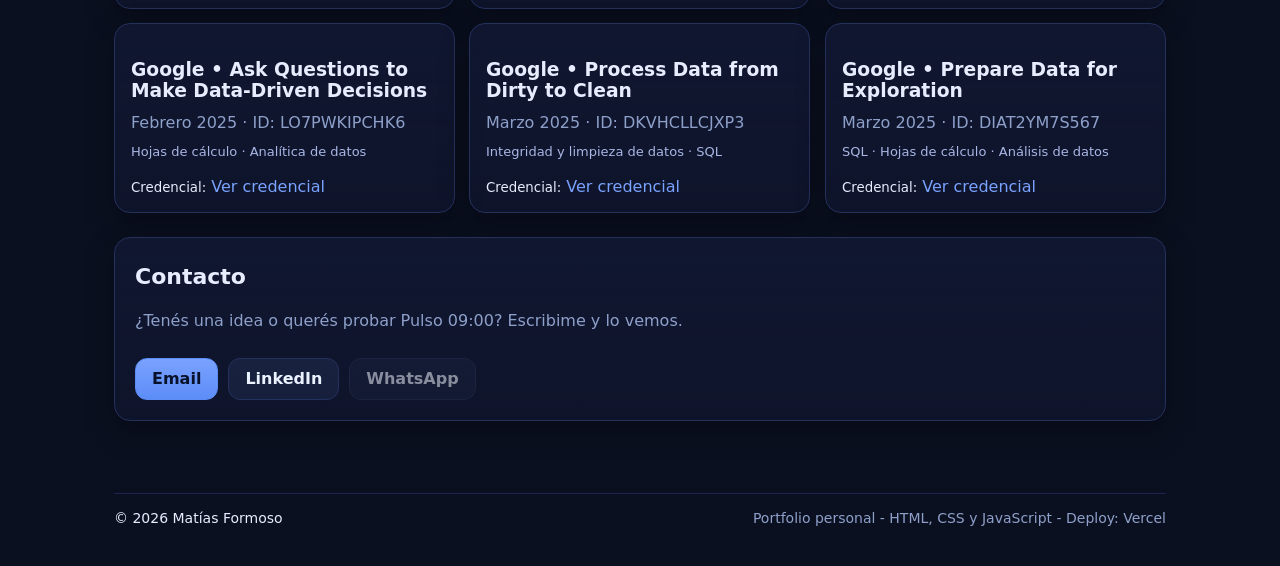
==== commit 2d5f3e46: "feat: certifications update + copy tweaks; chore: open credentials in new tab" ====
--- a/site/index.html
+++ b/site/index.html
@@ -34,7 +34,6 @@
     .btn.primary{background:linear-gradient(180deg,#7aa2ff,#5c8df7);border-color:#5c8df7;color:#08122b}
     .btn.small{padding:10px 14px;font-size:clamp(14px,3.8vw,14px)}
 
-    /* Estado deshabilitado para enlaces/botones de Pulso/WhatsApp */
     .btn[aria-disabled="true"], .btn.disabled{
       opacity:.55; cursor:not-allowed; filter:saturate(.7);
       text-decoration:none !important; transform:none !important; box-shadow:none !important;
@@ -69,7 +68,6 @@
     .list{display:flex;flex-direction:column;gap:8px;margin:0;padding:0;list-style:none}
     .stack{display:flex;flex-wrap:wrap;gap:10px}
 
-    /* NAV */
     nav.top{position:sticky;top:0;z-index:50;backdrop-filter:blur(8px);background:linear-gradient(180deg,rgba(11,16,32,.85),rgba(11,16,32,.45));border-bottom:1px solid #1c2550}
     .nav-inner{display:flex;justify-content:space-between;align-items:center;padding:10px 0;height:var(--navH)}
     .nav-links{display:flex;gap:16px;align-items:center}
@@ -81,7 +79,6 @@
     .avatar{width:96px;height:96px;border-radius:50%;object-fit:cover;border:2px solid #24315d;box-shadow:var(--shadow)}
     .profile{display:flex;align-items:center;gap:12px;margin:14px 0 6px}
 
-    /* HERO */
     header.hero{position:relative;overflow:hidden;border-bottom:1px solid #1c2550;min-height:clamp(420px,62vh,560px);display:flex;align-items:flex-start;padding-top:18px}
     .hero-inner{position:relative;z-index:1;display:grid;gap:16px;align-items:start;margin-top:0}
     @media(min-width:900px){.hero-inner{grid-template-columns:1.2fr .8fr}}
@@ -90,19 +87,17 @@
     .title{font-size:clamp(28px,5vw,44px);line-height:1.1;margin:8px 0}
     .subtitle{font-size:clamp(16px,3vw,22px);color:#cdd8ff;margin:10px 0 0}
 
-    /* Media */
     .media{border:1px solid #24315d;border-radius:12px;overflow:hidden;background:linear-gradient(180deg,#0e1a38,#0c1430);box-shadow:var(--shadow);padding:12px}
     .media img{width:100%;height:auto;display:block}
     .media.lg img{max-height:540px}
     @media (max-width:680px){.media.lg img{max-height:420px}}
 
-    /* Acordeones — más bajos y alineados a la izquierda */
     details.ac{
       border:1px solid #24315d;
       border-radius:12px;
-      padding:8px 12px;                            /* menos alto */
+      padding:8px 12px;
       background:linear-gradient(180deg,rgba(18,25,53,.52),rgba(18,25,53,.4));
-      box-shadow:none;                              /* sin sombra (menos “botón”) */
+      box-shadow:none;
       transition:border-color .15s, background .15s;
       cursor:pointer;
     }
@@ -115,19 +110,17 @@
       cursor:pointer;list-style:none;font-weight:700;color:#e7ecff;
       display:flex;align-items:center;justify-content:space-between
     }
-    details.ac summary .title{font-size:15px;margin:0}   /* un toque más compacto */
+    details.ac summary .title{font-size:15px;margin:0}
     details.ac summary::-webkit-details-marker{display:none}
     details.ac summary::after{content:"▾";font-size:16px;line-height:1;opacity:.9;transform:rotate(0deg);transition:transform .2s ease}
     details.ac[open] summary::after{transform:rotate(-180deg)}
     details.ac[open]{background:linear-gradient(180deg,rgba(18,25,53,.62),rgba(18,25,53,.48));border-color:#4b6bd1}
 
-    /* Certificaciones compacto */
     #certificaciones .grid{gap:14px}
     #certificaciones .card{padding:16px}
     #certificaciones .card h3{margin-bottom:6px}
     #certificaciones .card p{margin:6px 0}
 
-    /* ====== MOBILE ====== */
     @media (max-width:860px){
       .nav-toggle{display:inline-flex;align-items:center;justify-content:center}
       .nav-links{display:none !important}
@@ -159,7 +152,6 @@
     .foot{display:flex;gap:10px;justify-content:space-between;align-items:center;border-top:1px solid #1c2550;padding:16px 0;margin-top:24px;font-size:14px}
     @supports (padding:max(0px)) {.foot{padding-bottom:calc(16px + env(safe-area-inset-bottom,0px))}}
 
-    /* ====== OVERLAY FULL-SCREEN ====== */
     .mobile-menu{
       position:fixed; inset:0; z-index:1000;
       display:flex; flex-direction:column;
@@ -334,9 +326,8 @@
         <div class="muted" style="margin-top:8px">Capacidad dedicada por horas para evolución continua: mejoras, soporte y pequeñas features.</div>
         <ul class="list" style="margin-top:8px"><li>• SLA acordado</li><li>• Roadmap vivo</li><li>• Reporte mensual</li></ul>
       </details>
-      <details class="ac"><summary><span class="title">Consultoría puntual</span></summary>
-        <div class="muted" style="margin-top:8px">Apoyo técnico para tu proyecto con recomendaciones accionables.</div>
-        <ul class="list" style="margin-top:8px"><li>• Resumen accionable</li><li>• Próximos pasos</li></ul>
+      <details class="ac"><summary><span class="title">Ayuda puntual</span></summary>
+        <div class="muted" style="margin-top:8px">Tiempo dedicado a un tema concreto.</div>
       </details>
     </section>
 
@@ -421,20 +412,23 @@
           <p class="muted">Enero 2025 · ID: 1063108</p>
           <p class="caption">Scrum · Metodologías ágiles</p>
           <div class="cred"><small>Credencial:</small>
-            <a href="https://www.scrumstudy.com/certification/verify?type=SFC&number=1063108" target="_blank" rel="noopener">Verificar SFC</a>
+            <a href="https://www.scrumstudy.com/certification/verify?type=SFC&number=1063108" target="_blank" rel="noopener">Ver credencial</a>
           </div>
         </div>
         <div class="card">
           <h3>Santander Open Academy • IA Generativa</h3>
           <p class="muted">Enero 2025 · ID: OA-2025-0107000725293</p>
           <p class="caption">Ética en IA · IA generativa · Análisis de sentimiento</p>
+          <div class="cred"><small>Credencial:</small>
+            <a href="./assets/106_formosomatiasagustin@gmail.com.pdf" target="_blank" rel="noopener">Ver credencial</a>
+          </div>
         </div>
         <div class="card">
           <h3>Google • Foundations: Data, Data, Everywhere</h3>
           <p class="muted">Enero 2025 · ID: EU5LNJIZLCE7</p>
           <p class="caption">Hojas de cálculo · Análisis de datos</p>
           <div class="cred"><small>Credencial:</small>
-            <a href="https://www.coursera.org/account/accomplishments/verify/EU5LNJIZLCE7" target="_blank" rel="noopener">Ver en Coursera</a>
+            <a href="https://www.coursera.org/account/accomplishments/verify/EU5LNJIZLCE7" target="_blank" rel="noopener">Ver credencial</a>
           </div>
         </div>
         <div class="card">
@@ -442,7 +436,7 @@
           <p class="muted">Febrero 2025 · ID: LO7PWKIPCHK6</p>
           <p class="caption">Hojas de cálculo · Analítica de datos</p>
           <div class="cred"><small>Credencial:</small>
-            <a href="https://www.coursera.org/account/accomplishments/verify/LO7PWKIPCHK6" target="_blank" rel="noopener">Ver en Coursera</a>
+            <a href="https://www.coursera.org/account/accomplishments/verify/LO7PWKIPCHK6" target="_blank" rel="noopener">Ver credencial</a>
           </div>
         </div>
         <div class="card">
@@ -450,7 +444,7 @@
           <p class="muted">Marzo 2025 · ID: DKVHCLLCJXP3</p>
           <p class="caption">Integridad y limpieza de datos · SQL</p>
           <div class="cred"><small>Credencial:</small>
-            <a href="https://www.coursera.org/account/accomplishments/verify/DKVHCLLCJXP3" target="_blank" rel="noopener">Ver en Coursera</a>
+            <a href="https://www.coursera.org/account/accomplishments/verify/DKVHCLLCJXP3" target="_blank" rel="noopener">Ver credencial</a>
           </div>
         </div>
         <div class="card">
@@ -458,7 +452,7 @@
           <p class="muted">Marzo 2025 · ID: DIAT2YM7S567</p>
           <p class="caption">SQL · Hojas de cálculo · Análisis de datos</p>
           <div class="cred"><small>Credencial:</small>
-            <a href="https://www.coursera.org/account/accomplishments/verify/DIAT2YM7S567" target="_blank" rel="noopener">Ver en Coursera</a>
+            <a href="https://www.coursera.org/account/accomplishments/verify/DIAT2YM7S567" target="_blank" rel="noopener">Ver credencial</a>
           </div>
         </div>
       </div>
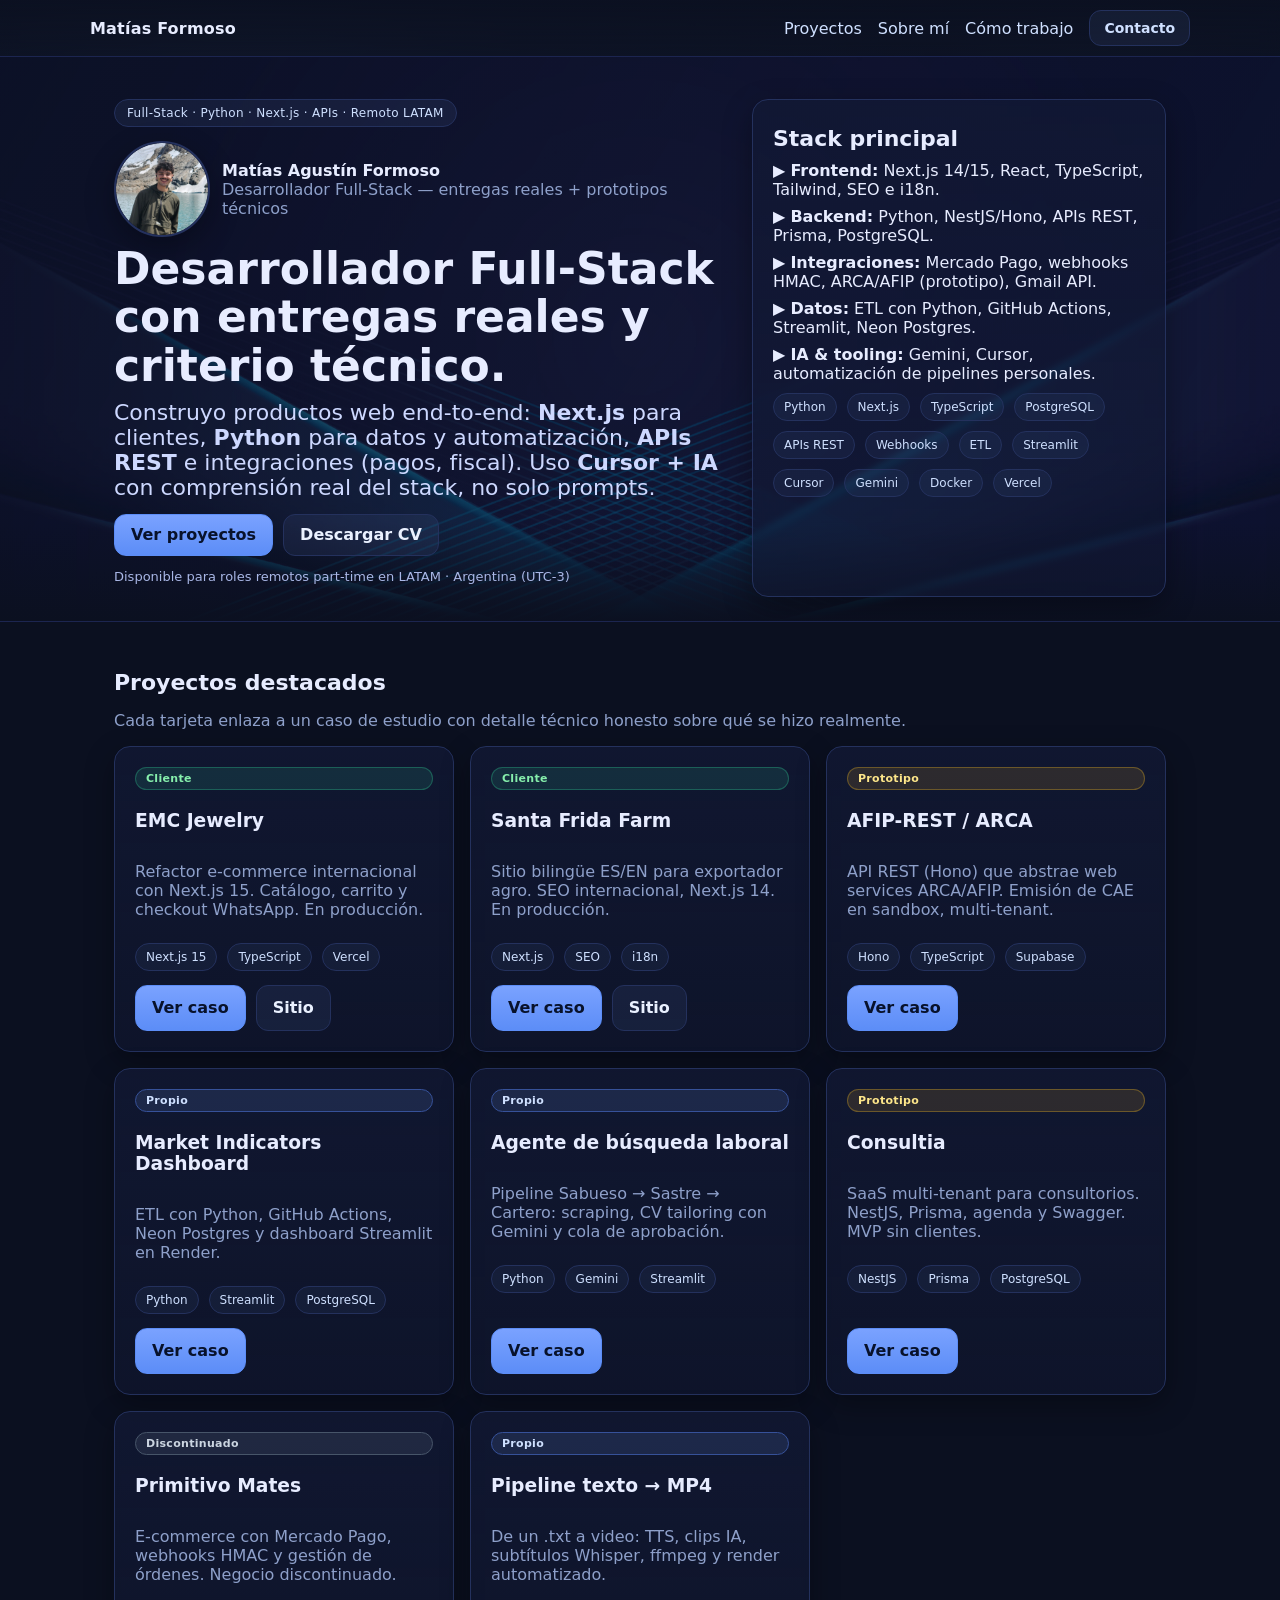
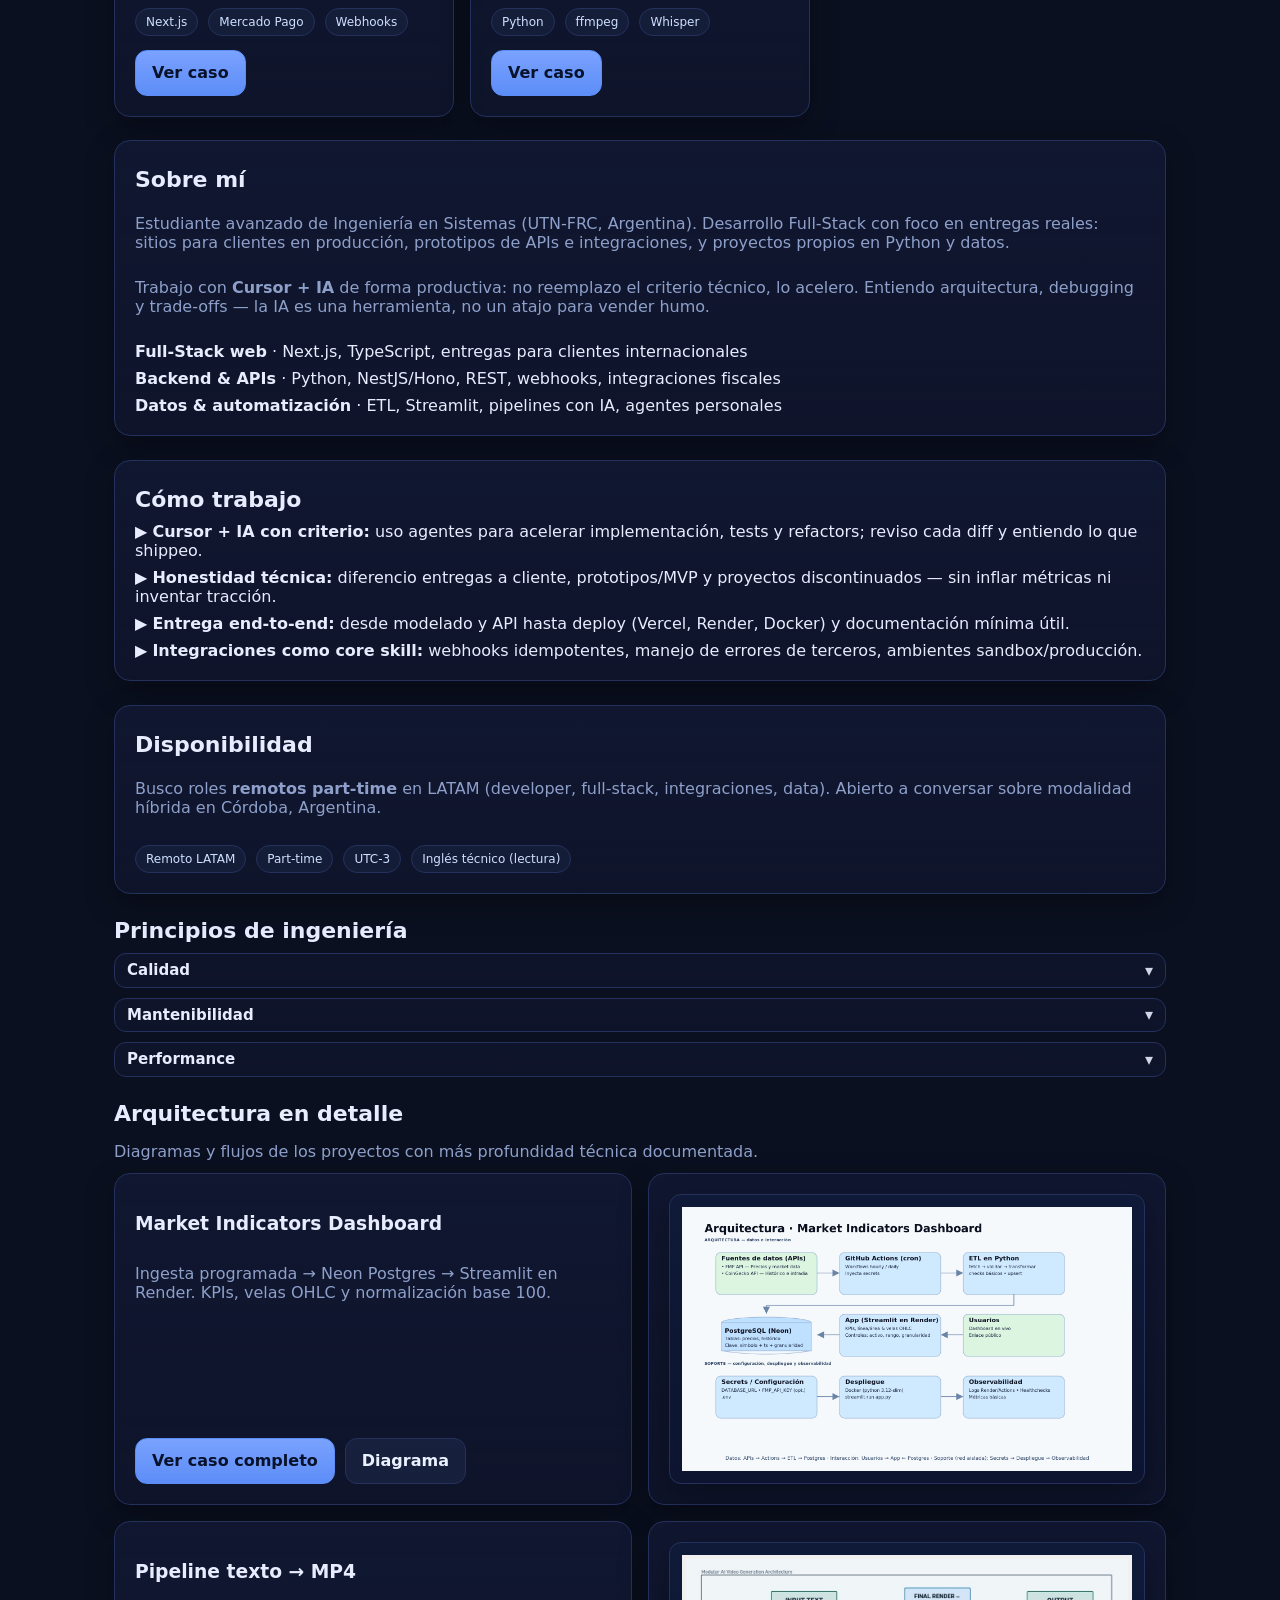
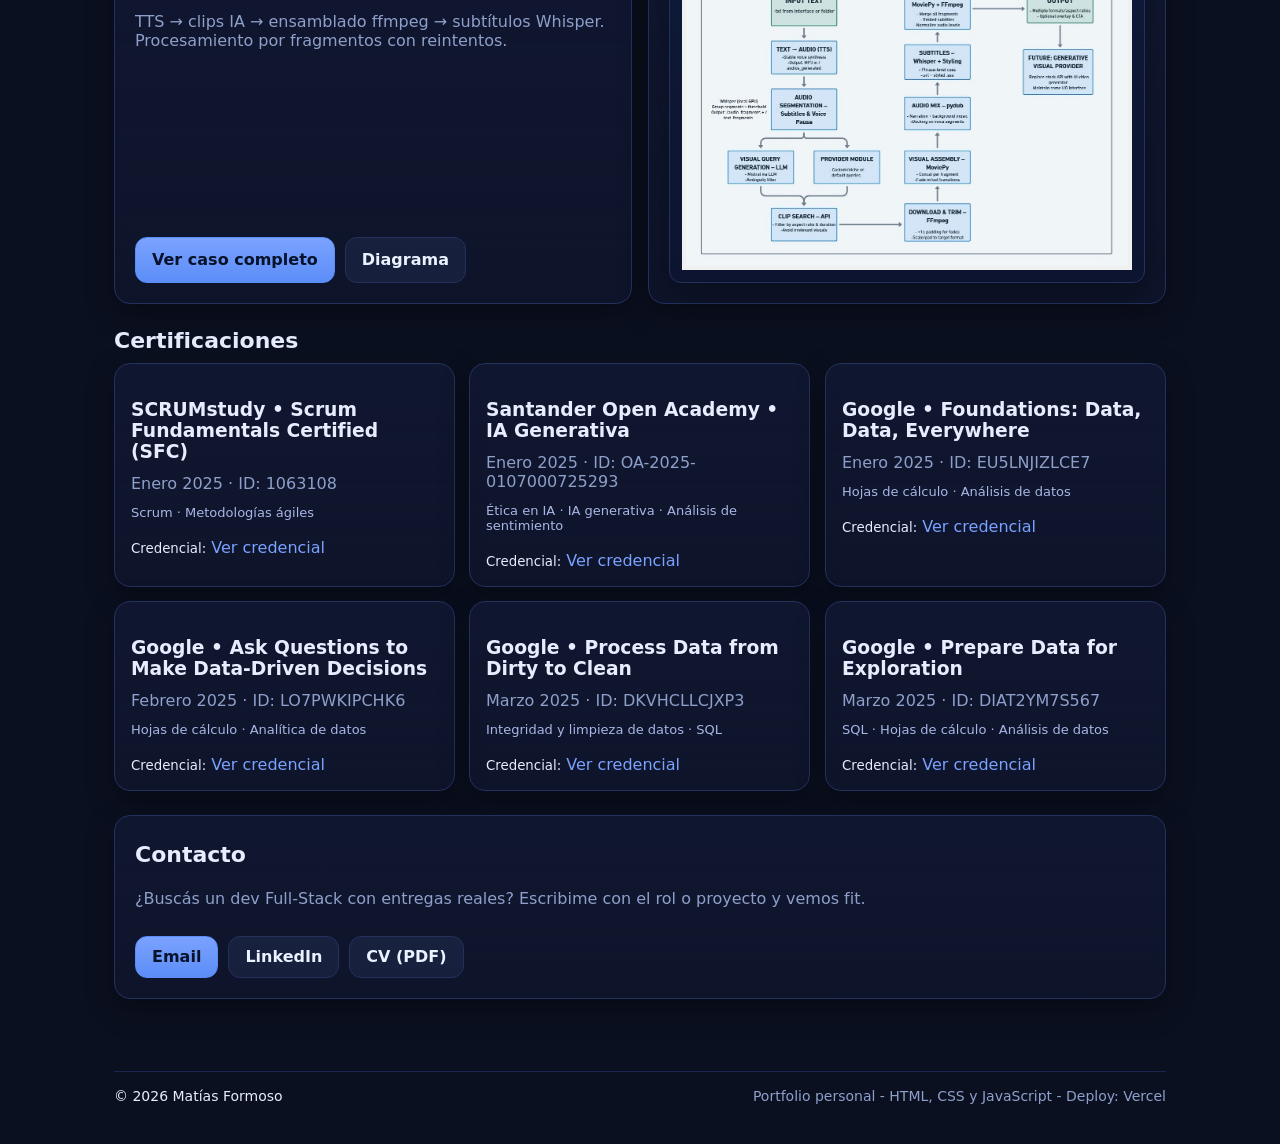
==== commit af0dd2f5: "Portfolio recruiter-first: casos de estudio por proyecto y grid de 8 proyectos. Reorienta el sitio p" ====
--- a/site/index.html
+++ b/site/index.html
@@ -3,11 +3,11 @@
 <head>
   <meta charset="utf-8" />
   <meta name="viewport" content="width=device-width, initial-scale=1" />
-  <title>Matías Formoso — Ingeniería de Sistemas & Software</title>
-  <meta name="description" content="Ingeniería de sistemas y software a medida. Diseño y construyo soluciones que conectan datos, integran servicios y automatizan procesos con foco en calidad, mantenibilidad y resultados." />
+  <title>Matías Formoso — Desarrollador Full-Stack (Python · Next.js)</title>
+  <meta name="description" content="Desarrollador Full-Stack con entregas reales para clientes, prototipos de APIs e integraciones fiscales, y proyectos propios en Python y datos. Remoto LATAM, part-time." />
   <meta name="author" content="Matías Formoso" />
-  <meta property="og:title" content="Matías Formoso — Software Engineer" />
-  <meta property="og:description" content="Python • SQL • Integraciones • Arquitectura" />
+  <meta property="og:title" content="Matías Formoso — Full-Stack Developer" />
+  <meta property="og:description" content="Python · Next.js · APIs · Integraciones · IA con Cursor" />
   <meta property="og:type" content="website" />
   <meta property="og:image" content="./assets/preview.png" />
   <meta name="theme-color" content="#0b1020" />
@@ -28,6 +28,11 @@
 
     .pill{display:inline-block;padding:6px 12px;border:1px solid #24315d;border-radius:999px;background:rgba(122,162,255,.08);color:#cfe0ff;font-size:12px;letter-spacing:.3px}
     .badge{display:inline-block;padding:6px 10px;border:1px solid #24315d;border-radius:999px;background:rgba(122,162,255,.06);color:#cfe0ff;font-size:12px}
+    .status{display:inline-block;padding:4px 10px;border-radius:999px;font-size:11px;font-weight:600;letter-spacing:.3px;margin-bottom:8px}
+    .status.client{background:rgba(52,211,153,.12);color:#86efac;border:1px solid rgba(52,211,153,.3)}
+    .status.own{background:rgba(122,162,255,.12);color:#cfe0ff;border:1px solid #365199}
+    .status.proto{background:rgba(251,191,36,.12);color:#fde68a;border:1px solid rgba(251,191,36,.3)}
+    .status.archived{background:rgba(148,163,184,.12);color:#cbd5e1;border:1px solid #475569}
 
     .btn{display:inline-flex;gap:10px;align-items:center;padding:12px 16px;border-radius:12px;border:1px solid #24315d;background:rgba(122,162,255,.08);color:#eaf1ff;font-weight:600;transition:transform .15s,box-shadow .15s;line-height:1}
     .btn:hover{transform:translateY(-1px);box-shadow:var(--shadow)}
@@ -194,9 +199,9 @@
         <span></span><span></span><span></span>
       </button>
       <div class="nav-links">
-        <a href="#servicios">Servicios</a>
+        <a href="#proyectos">Proyectos</a>
         <a href="#sobre-mi">Sobre mí</a>
-        <a class="btn small" href="#" aria-disabled="true" tabindex="-1" title="Próximamente">Pulso 09:00</a>
+        <a href="#como-trabajo">Cómo trabajo</a>
         <a class="btn small" href="#contacto">Contacto</a>
       </div>
     </div>
@@ -208,9 +213,9 @@
       <button class="mm-close" aria-label="Cerrar menú">✕</button>
     </div>
     <nav class="mm-links" role="menu">
-      <a href="#servicios" role="menuitem">Servicios</a>
+      <a href="#proyectos" role="menuitem">Proyectos</a>
       <a href="#sobre-mi" role="menuitem">Sobre mí</a>
-      <a class="btn" href="#" role="menuitem" aria-disabled="true" tabindex="-1" title="Próximamente">Pulso 09:00</a>
+      <a href="#como-trabajo" role="menuitem">Cómo trabajo</a>
       <a class="btn" href="#contacto" role="menuitem">Contacto</a>
     </nav>
   </aside>
@@ -219,85 +224,143 @@
     <div class="container hero-inner">
 
       <div>
-        <span class="pill">Software Engineer · Arquitectura · Datos · Integraciones</span>
+        <span class="pill">Full-Stack · Python · Next.js · APIs · Remoto LATAM</span>
         <div class="profile">
           <img class="avatar" src="./assets/perfil.png" alt="Matías Formoso" />
           <div>
             <div style="font-weight:700">Matías Agustín Formoso</div>
-            <div class="muted">Software Engineer — arquitectura, datos e integraciones</div>
-          </div>
-        </div>
-        <h1 class="title">Software Engineer — arquitectura, datos e integraciones.</h1>
-        <p class="subtitle">Diseño y construyo soluciones que conectan datos, integran servicios y automatizan procesos con foco en <b>calidad</b>, <b>mantenibilidad</b> y <b>resultados</b>.</p>
+            <div class="muted">Desarrollador Full-Stack — entregas reales + prototipos técnicos</div>
+          </div>
+        </div>
+        <h1 class="title">Desarrollador Full-Stack con entregas reales y criterio técnico.</h1>
+        <p class="subtitle">Construyo productos web end-to-end: <b>Next.js</b> para clientes, <b>Python</b> para datos y automatización, <b>APIs REST</b> e integraciones (pagos, fiscal). Uso <b>Cursor + IA</b> con comprensión real del stack, no solo prompts.</p>
         <div class="stack" style="margin-top:14px">
-          <a class="btn primary" href="#" aria-disabled="true" tabindex="-1" title="Próximamente">Probar Pulso 09:00</a>
-          <a class="btn" href="#servicios">Ver servicios</a>
-        </div>
-        <p class="caption">Abierto a colaborar en proyectos donde la tecnología simplifique lo importante.</p>
+          <a class="btn primary" href="#proyectos">Ver proyectos</a>
+          <a class="btn" href="./assets/CV_Matias_Formoso.pdf" target="_blank" rel="noopener">Descargar CV</a>
+        </div>
+        <p class="caption">Disponible para roles remotos part-time en LATAM · Argentina (UTC-3)</p>
       </div>
 
       <div class="card">
-        <h3 class="section-h">Qué hago</h3>
+        <h3 class="section-h">Stack principal</h3>
         <ul class="list">
-          <li>▶ <b>Arquitectura & Sistemas</b>: diseño modular, configuración por entorno, observabilidad y logs estructurados.</li>
-          <li>▶ <b>Datos & ETL/BI</b>: ingesta, validación, modelado relacional y SQL robusto con tableros claros.</li>
-          <li>▶ <b>Integraciones & APIs</b>: REST/JSON, <b>OAuth2</b>, <b>webhooks</b>, jobs con reintentos e idempotencia.</li>
-          <li>▶ <b>Automatización</b>: orquestación (cron/Actions), notificaciones y reportes por WhatsApp/Email/Slack.</li>
-          <li>▶ <b>MVPs web</b>: Streamlit/React para validar rápido con UX simple.</li>
+          <li>▶ <b>Frontend:</b> Next.js 14/15, React, TypeScript, Tailwind, SEO e i18n.</li>
+          <li>▶ <b>Backend:</b> Python, NestJS/Hono, APIs REST, Prisma, PostgreSQL.</li>
+          <li>▶ <b>Integraciones:</b> Mercado Pago, webhooks HMAC, ARCA/AFIP (prototipo), Gmail API.</li>
+          <li>▶ <b>Datos:</b> ETL con Python, GitHub Actions, Streamlit, Neon Postgres.</li>
+          <li>▶ <b>IA & tooling:</b> Gemini, Cursor, automatización de pipelines personales.</li>
         </ul>
         <div class="stack" style="margin-top:10px">
-          <span class="badge">Python</span><span class="badge">Pandas</span><span class="badge">SQL</span><span class="badge">PostgreSQL</span>
-          <span class="badge">APIs</span><span class="badge">OAuth2</span><span class="badge">Webhooks</span><span class="badge">ETL</span>
-          <span class="badge">BI</span><span class="badge">GitHub Actions</span><span class="badge">Docker</span><span class="badge">Zapier/Make</span>
-          <span class="badge">WhatsApp Cloud API</span><span class="badge">Slack/Email</span><span class="badge">Shopify/Tiendanube</span><span class="badge">Google Sheets/CSV</span>
+          <span class="badge">Python</span><span class="badge">Next.js</span><span class="badge">TypeScript</span>
+          <span class="badge">PostgreSQL</span><span class="badge">APIs REST</span><span class="badge">Webhooks</span>
+          <span class="badge">ETL</span><span class="badge">Streamlit</span><span class="badge">Cursor</span>
+          <span class="badge">Gemini</span><span class="badge">Docker</span><span class="badge">Vercel</span>
         </div>
       </div>
     </div>
   </header>
 
   <main class="container">
-    <section id="servicios" style="margin-top:24px">
-      <h2 class="section-h">Soluciones a medida</h2>
+    <section id="proyectos" style="margin-top:24px">
+      <h2 class="section-h">Proyectos destacados</h2>
+      <p class="muted" style="margin-bottom:16px">Cada tarjeta enlaza a un caso de estudio con detalle técnico honesto sobre qué se hizo realmente.</p>
       <div class="grid cols-3">
 
         <div class="card">
-          <h3>Informes automáticos por WhatsApp</h3>
-          <p class="muted">Resumen diario de KPIs clave: <b>pedidos</b>, <b>ingresos</b>, <b>rechazados/pendientes</b> y <b>stock bajo</b>. Sin paneles. <b>Setup 24–48 h</b>.</p>
-          <ul class="list">
-            <li>• Canal: WhatsApp (opcional Email/Slack) + CSV</li>
-            <li>• Soporte: Shopify, Tiendanube, Woo, Sheets/CSV</li>
-            <li>• Calibración contra el panel</li>
-          </ul>
-          <div class="stack cta">
-            <a class="btn primary" href="#" aria-disabled="true" tabindex="-1" title="Próximamente">
-              Quiero implementarlo
-            </a>
-          </div>
-        </div>
-
-        <div class="card">
-          <h3>Integraciones & APIs</h3>
-          <p class="muted">REST/JSON, OAuth2, webhooks y jobs con reintentos. Documentación y tests básicos.</p>
-          <ul class="list">
-            <li>• REST/JSON</li>
-            <li>• OAuth2</li>
-            <li>• Webhooks</li>
-          </ul>
-          <div class="stack cta">
-            <a class="btn" href="#contacto">Consultar</a>
-          </div>
-        </div>
-
-        <div class="card">
-          <h3>Datos & ETL</h3>
-          <p class="muted">Pipelines reproducibles con logging, validaciones y monitoreo. Modelado relacional y SQL sólido.</p>
-          <ul class="list">
-            <li>• Ingesta/limpieza</li>
-            <li>• Orquestación</li>
-            <li>• Tableros BI</li>
-          </ul>
-          <div class="stack cta">
-            <a class="btn" href="#contacto">Consultar</a>
+          <span class="status client">Cliente</span>
+          <h3>EMC Jewelry</h3>
+          <p class="muted">Refactor e-commerce internacional con Next.js 15. Catálogo, carrito y checkout WhatsApp. En producción.</p>
+          <div class="stack" style="margin-top:8px">
+            <span class="badge">Next.js 15</span><span class="badge">TypeScript</span><span class="badge">Vercel</span>
+          </div>
+          <div class="stack cta">
+            <a class="btn primary" href="./proyecto_emc_jewelry.html">Ver caso</a>
+            <a class="btn" href="https://emcejewelry.com" target="_blank" rel="noopener">Sitio</a>
+          </div>
+        </div>
+
+        <div class="card">
+          <span class="status client">Cliente</span>
+          <h3>Santa Frida Farm</h3>
+          <p class="muted">Sitio bilingüe ES/EN para exportador agro. SEO internacional, Next.js 14. En producción.</p>
+          <div class="stack" style="margin-top:8px">
+            <span class="badge">Next.js</span><span class="badge">SEO</span><span class="badge">i18n</span>
+          </div>
+          <div class="stack cta">
+            <a class="btn primary" href="./proyecto_santa_frida.html">Ver caso</a>
+            <a class="btn" href="https://santafridafarm.com" target="_blank" rel="noopener">Sitio</a>
+          </div>
+        </div>
+
+        <div class="card">
+          <span class="status proto">Prototipo</span>
+          <h3>AFIP-REST / ARCA</h3>
+          <p class="muted">API REST (Hono) que abstrae web services ARCA/AFIP. Emisión de CAE en sandbox, multi-tenant.</p>
+          <div class="stack" style="margin-top:8px">
+            <span class="badge">Hono</span><span class="badge">TypeScript</span><span class="badge">Supabase</span>
+          </div>
+          <div class="stack cta">
+            <a class="btn primary" href="./proyecto_afip_rest.html">Ver caso</a>
+          </div>
+        </div>
+
+        <div class="card">
+          <span class="status own">Propio</span>
+          <h3>Market Indicators Dashboard</h3>
+          <p class="muted">ETL con Python, GitHub Actions, Neon Postgres y dashboard Streamlit en Render.</p>
+          <div class="stack" style="margin-top:8px">
+            <span class="badge">Python</span><span class="badge">Streamlit</span><span class="badge">PostgreSQL</span>
+          </div>
+          <div class="stack cta">
+            <a class="btn primary" href="./proyecto_market_indicators.html">Ver caso</a>
+          </div>
+        </div>
+
+        <div class="card">
+          <span class="status own">Propio</span>
+          <h3>Agente de búsqueda laboral</h3>
+          <p class="muted">Pipeline Sabueso → Sastre → Cartero: scraping, CV tailoring con Gemini y cola de aprobación.</p>
+          <div class="stack" style="margin-top:8px">
+            <span class="badge">Python</span><span class="badge">Gemini</span><span class="badge">Streamlit</span>
+          </div>
+          <div class="stack cta">
+            <a class="btn primary" href="./proyecto_agente_laboral.html">Ver caso</a>
+          </div>
+        </div>
+
+        <div class="card">
+          <span class="status proto">Prototipo</span>
+          <h3>Consultia</h3>
+          <p class="muted">SaaS multi-tenant para consultorios. NestJS, Prisma, agenda y Swagger. MVP sin clientes.</p>
+          <div class="stack" style="margin-top:8px">
+            <span class="badge">NestJS</span><span class="badge">Prisma</span><span class="badge">PostgreSQL</span>
+          </div>
+          <div class="stack cta">
+            <a class="btn primary" href="./proyecto_consultia.html">Ver caso</a>
+          </div>
+        </div>
+
+        <div class="card">
+          <span class="status archived">Discontinuado</span>
+          <h3>Primitivo Mates</h3>
+          <p class="muted">E-commerce con Mercado Pago, webhooks HMAC y gestión de órdenes. Negocio discontinuado.</p>
+          <div class="stack" style="margin-top:8px">
+            <span class="badge">Next.js</span><span class="badge">Mercado Pago</span><span class="badge">Webhooks</span>
+          </div>
+          <div class="stack cta">
+            <a class="btn primary" href="./proyecto_primitivo_mates.html">Ver caso</a>
+          </div>
+        </div>
+
+        <div class="card">
+          <span class="status own">Propio</span>
+          <h3>Pipeline texto → MP4</h3>
+          <p class="muted">De un .txt a video: TTS, clips IA, subtítulos Whisper, ffmpeg y render automatizado.</p>
+          <div class="stack" style="margin-top:8px">
+            <span class="badge">Python</span><span class="badge">ffmpeg</span><span class="badge">Whisper</span>
+          </div>
+          <div class="stack cta">
+            <a class="btn primary" href="./proyect_txt_to_mp4.html">Ver caso</a>
           </div>
         </div>
 
@@ -307,28 +370,37 @@
     <section id="sobre-mi" style="margin-top:24px">
       <div class="card">
         <h2 class="section-h">Sobre mí</h2>
-        <p class="muted">Estudiante avanzado de Ingeniería en Sistemas de Información (Argentina). Me gusta resolver problemas reales con software simple y bien pensado. Aprendo rápido apoyándome en IA y documentación. Busco contextos donde pueda aportar desde lo técnico con visión de producto.</p>
+        <p class="muted">Estudiante avanzado de Ingeniería en Sistemas (UTN-FRC, Argentina). Desarrollo Full-Stack con foco en entregas reales: sitios para clientes en producción, prototipos de APIs e integraciones, y proyectos propios en Python y datos.</p>
+        <p class="muted" style="margin-top:10px">Trabajo con <b>Cursor + IA</b> de forma productiva: no reemplazo el criterio técnico, lo acelero. Entiendo arquitectura, debugging y trade-offs — la IA es una herramienta, no un atajo para vender humo.</p>
         <ul class="list" style="margin-top:10px">
-          <li class="kpi"><b>Python + SQL</b> · backend, datos y automatización</li>
-          <li class="kpi"><b>Infra & DevOps</b> · Docker, env vars, healthchecks, cron jobs</li>
-          <li class="kpi"><b>Front rápido</b> · Streamlit/React para MVPs</li>
+          <li class="kpi"><b>Full-Stack web</b> · Next.js, TypeScript, entregas para clientes internacionales</li>
+          <li class="kpi"><b>Backend & APIs</b> · Python, NestJS/Hono, REST, webhooks, integraciones fiscales</li>
+          <li class="kpi"><b>Datos & automatización</b> · ETL, Streamlit, pipelines con IA, agentes personales</li>
         </ul>
       </div>
     </section>
 
-    <section id="modelos" style="margin-top:24px">
-      <h2 class="section-h">Modelos de colaboración</h2>
-      <details class="ac"><summary><span class="title">Proyecto cerrado</span></summary>
-        <div class="muted" style="margin-top:8px">Alcance definido, entregables y fecha clara. Ideal para una solución puntual con especificación concreta.</div>
-        <ul class="list" style="margin-top:8px"><li>• Documento de alcance</li><li>• Hitos y QA</li><li>• Entrega + handoff</li></ul>
-      </details>
-      <details class="ac"><summary><span class="title">Bolsa mensual</span></summary>
-        <div class="muted" style="margin-top:8px">Capacidad dedicada por horas para evolución continua: mejoras, soporte y pequeñas features.</div>
-        <ul class="list" style="margin-top:8px"><li>• SLA acordado</li><li>• Roadmap vivo</li><li>• Reporte mensual</li></ul>
-      </details>
-      <details class="ac"><summary><span class="title">Ayuda puntual</span></summary>
-        <div class="muted" style="margin-top:8px">Tiempo dedicado a un tema concreto.</div>
-      </details>
+    <section id="como-trabajo" style="margin-top:24px">
+      <div class="card">
+        <h2 class="section-h">Cómo trabajo</h2>
+        <ul class="list">
+          <li>▶ <b>Cursor + IA con criterio:</b> uso agentes para acelerar implementación, tests y refactors; reviso cada diff y entiendo lo que shippeo.</li>
+          <li>▶ <b>Honestidad técnica:</b> diferencio entregas a cliente, prototipos/MVP y proyectos discontinuados — sin inflar métricas ni inventar tracción.</li>
+          <li>▶ <b>Entrega end-to-end:</b> desde modelado y API hasta deploy (Vercel, Render, Docker) y documentación mínima útil.</li>
+          <li>▶ <b>Integraciones como core skill:</b> webhooks idempotentes, manejo de errores de terceros, ambientes sandbox/producción.</li>
+        </ul>
+      </div>
+    </section>
+
+    <section id="disponibilidad" style="margin-top:24px">
+      <div class="card">
+        <h2 class="section-h">Disponibilidad</h2>
+        <p class="muted">Busco roles <b>remotos part-time</b> en LATAM (developer, full-stack, integraciones, data). Abierto a conversar sobre modalidad híbrida en Córdoba, Argentina.</p>
+        <div class="stack" style="margin-top:12px">
+          <span class="badge">Remoto LATAM</span><span class="badge">Part-time</span><span class="badge">UTC-3</span>
+          <span class="badge">Inglés técnico (lectura)</span>
+        </div>
+      </div>
     </section>
 
     <section id="principios" style="margin-top:24px">
@@ -345,61 +417,38 @@
     </section>
 
     <section id="casos" style="margin-top:24px">
-      <h2 class="section-h">Casos</h2>
+      <h2 class="section-h">Arquitectura en detalle</h2>
+      <p class="muted" style="margin-bottom:12px">Diagramas y flujos de los proyectos con más profundidad técnica documentada.</p>
 
       <div class="grid cols-2" style="margin-top:10px">
         <div class="card">
-          <h2 class="section-h">Market Indicators Dashboard</h2>
-          <p class="muted">
-            Herramienta web gratuita para <b>seguimiento y análisis</b> de activos financieros (cripto y mercado),
-            con <b>ingesta automática</b> vía GitHub Actions, almacenamiento en <b>PostgreSQL</b> (Neon) y visualización
-            en una app <b>Streamlit</b> desplegada en Render. Controles de rango, granularidad y normalización
-            (base 100), además de KPIs y velas OHLC.
-          </p>
-          <ul class="list" style="margin-top:8px">
-            <li><b>Stack:</b> Python, Streamlit, PostgreSQL (Neon), GitHub Actions, Render, APIs de datos.</li>
-            <li><b>Arquitectura:</b> Ingesta programada → validación/transf. → tablas <code>precios</code> e <code>historial</code> → app.</li>
-            <li><b>DevOps:</b> Docker, variables de entorno y <i>healthchecks</i>. Operación continua con cron jobs vía Actions.</li>
-            <li><b>Resultados:</b> latencia &lt; 2 s, cero intervenciones diarias, datos normalizados comparables.</li>
-          </ul>
-          <div class="stack cta">
-            <a class="btn primary" href="./proyecto_market_indicators.html" target="_blank" rel="noopener">Ver más sobre este proyecto</a>
-            <a class="btn" href="./assets/mid_infra.png" target="_blank" rel="noopener">Ver arquitectura</a>
-          </div>
-        </div>
-
+          <h3>Market Indicators Dashboard</h3>
+          <p class="muted">Ingesta programada → Neon Postgres → Streamlit en Render. KPIs, velas OHLC y normalización base 100.</p>
+          <div class="stack cta">
+            <a class="btn primary" href="./proyecto_market_indicators.html">Ver caso completo</a>
+            <a class="btn" href="./assets/mid_infra.png" target="_blank" rel="noopener">Diagrama</a>
+          </div>
+        </div>
         <div class="card">
           <a href="./assets/mid_infra.png" target="_blank" rel="noopener" class="media lg">
-            <img src="./assets/mid_infra.png" alt="Infraestructura del Market Indicators Dashboard" />
+            <img src="./assets/mid_infra.png" alt="Arquitectura Market Indicators Dashboard" />
           </a>
-          <p class="caption">GitHub Actions (ingesta) → Neon Postgres → Streamlit en Render.</p>
         </div>
       </div>
 
       <div class="grid cols-2" style="margin-top:16px">
         <div class="card">
-          <h2 class="section-h">Pipeline MP4 end-to-end a partir de texto</h2>
-          <p class="muted">
-            De un <code>.txt</code> a <b>MP4, completamente automático</b>: narración TTS, selección de clips por IA,
-            transiciones suaves, mezcla de música con ducking, subtítulos estilizados y limpieza automática.
-          </p>
-          <ul class="list" style="margin-top:8px">
-            <li><b>Stack:</b> Python (MoviePy, ffmpeg, pydub), Whisper, ElevenLabs, API de Pexels, Streamlit.</li>
-            <li><b>Retos:</b> sincronización audio-video, subtítulos limpios, <b>cobertura 1:1</b>, uso eficiente de RAM.</li>
-            <li><b>Soluciones:</b> procesamiento por lotes, lógica por fragmentos con reintentos, IA local, ducking y fades.</li>
-            <li><b>Resultados:</b> render estable &lt; 90 s para piezas cortas, subtítulos sincronizados y pipeline reejecutable.</li>
-          </ul>
-          <div class="stack cta">
-            <a class="btn primary" href="./proyect_txt_to_mp4.html" target="_blank" rel="noopener">Ver más sobre este proyecto</a>
-            <a class="btn" href="./assets/arquitectura.png" target="_blank" rel="noopener">Ver arquitectura</a>
-          </div>
-        </div>
-
+          <h3>Pipeline texto → MP4</h3>
+          <p class="muted">TTS → clips IA → ensamblado ffmpeg → subtítulos Whisper. Procesamiento por fragmentos con reintentos.</p>
+          <div class="stack cta">
+            <a class="btn primary" href="./proyect_txt_to_mp4.html">Ver caso completo</a>
+            <a class="btn" href="./assets/arquitectura.png" target="_blank" rel="noopener">Diagrama</a>
+          </div>
+        </div>
         <div class="card">
           <a href="./assets/arquitectura.png" target="_blank" rel="noopener" class="media lg">
-            <img src="./assets/arquitectura.png" alt="Arquitectura del pipeline MP4"/>
+            <img src="./assets/arquitectura.png" alt="Arquitectura pipeline MP4"/>
           </a>
-          <p class="caption">Entrada .txt → TTS → clips → ensamblado → subtítulos → render.</p>
         </div>
       </div>
     </section>
@@ -461,11 +510,11 @@
     <section id="contacto" style="margin-top:24px">
       <div class="card">
         <h2 class="section-h">Contacto</h2>
-        <p class="muted">¿Tenés una idea o querés probar Pulso 09:00? Escribime y lo vemos.</p>
+        <p class="muted">¿Buscás un dev Full-Stack con entregas reales? Escribime con el rol o proyecto y vemos fit.</p>
         <div class="stack">
-          <a class="btn primary" href="mailto:formosomatiasagustin@gmail.com?subject=Contacto%20desde%20web&body=Hola%20Matias,%20tengo%20esta%20idea...">Email</a>
+          <a class="btn primary" href="mailto:formosomatiasagustin@gmail.com?subject=Contacto%20desde%20portfolio&body=Hola%20Matias,%20vi%20tu%20portfolio%20y...">Email</a>
           <a class="btn" href="https://www.linkedin.com/in/matías-agustín-formoso-361987290" target="_blank" rel="noopener">LinkedIn</a>
-          <a class="btn" href="#" aria-disabled="true" tabindex="-1" title="Próximamente">WhatsApp</a>
+          <a class="btn" href="./assets/CV_Matias_Formoso.pdf" target="_blank" rel="noopener">CV (PDF)</a>
         </div>
       </div>
     </section>
